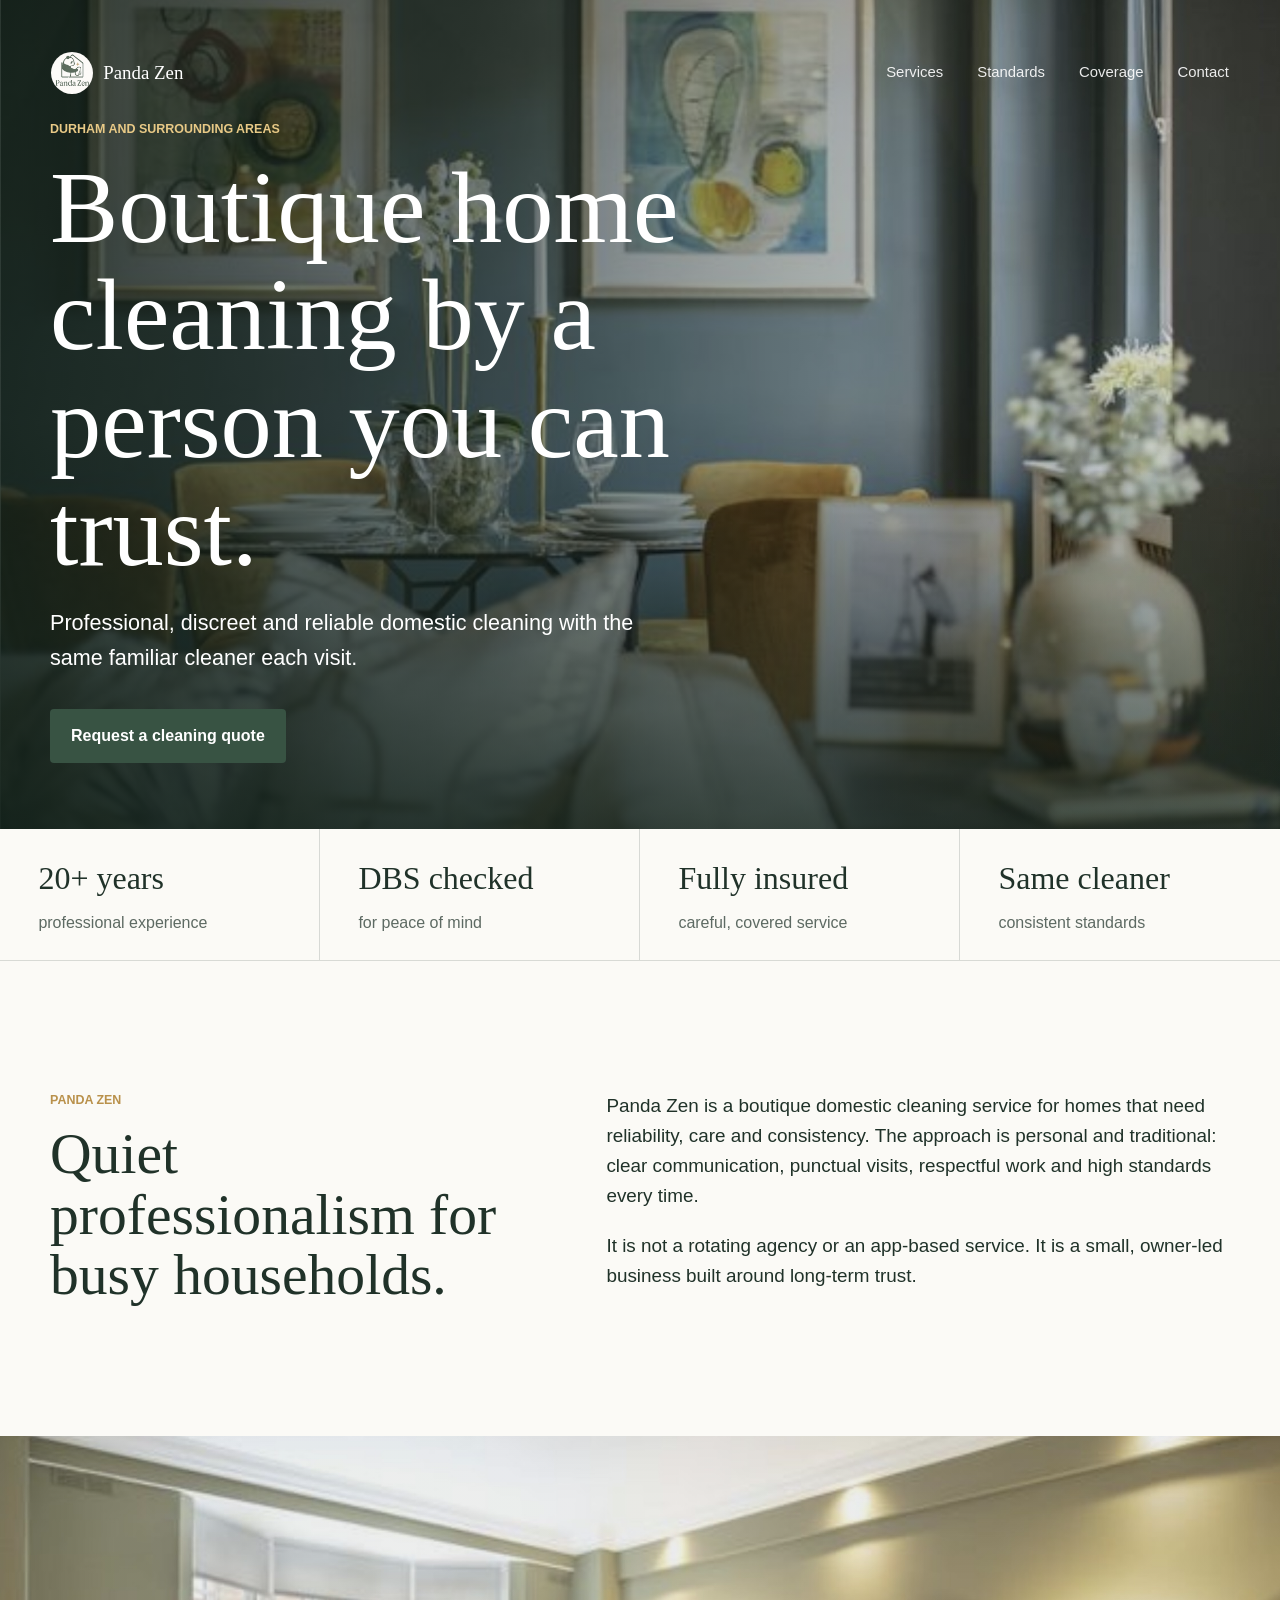
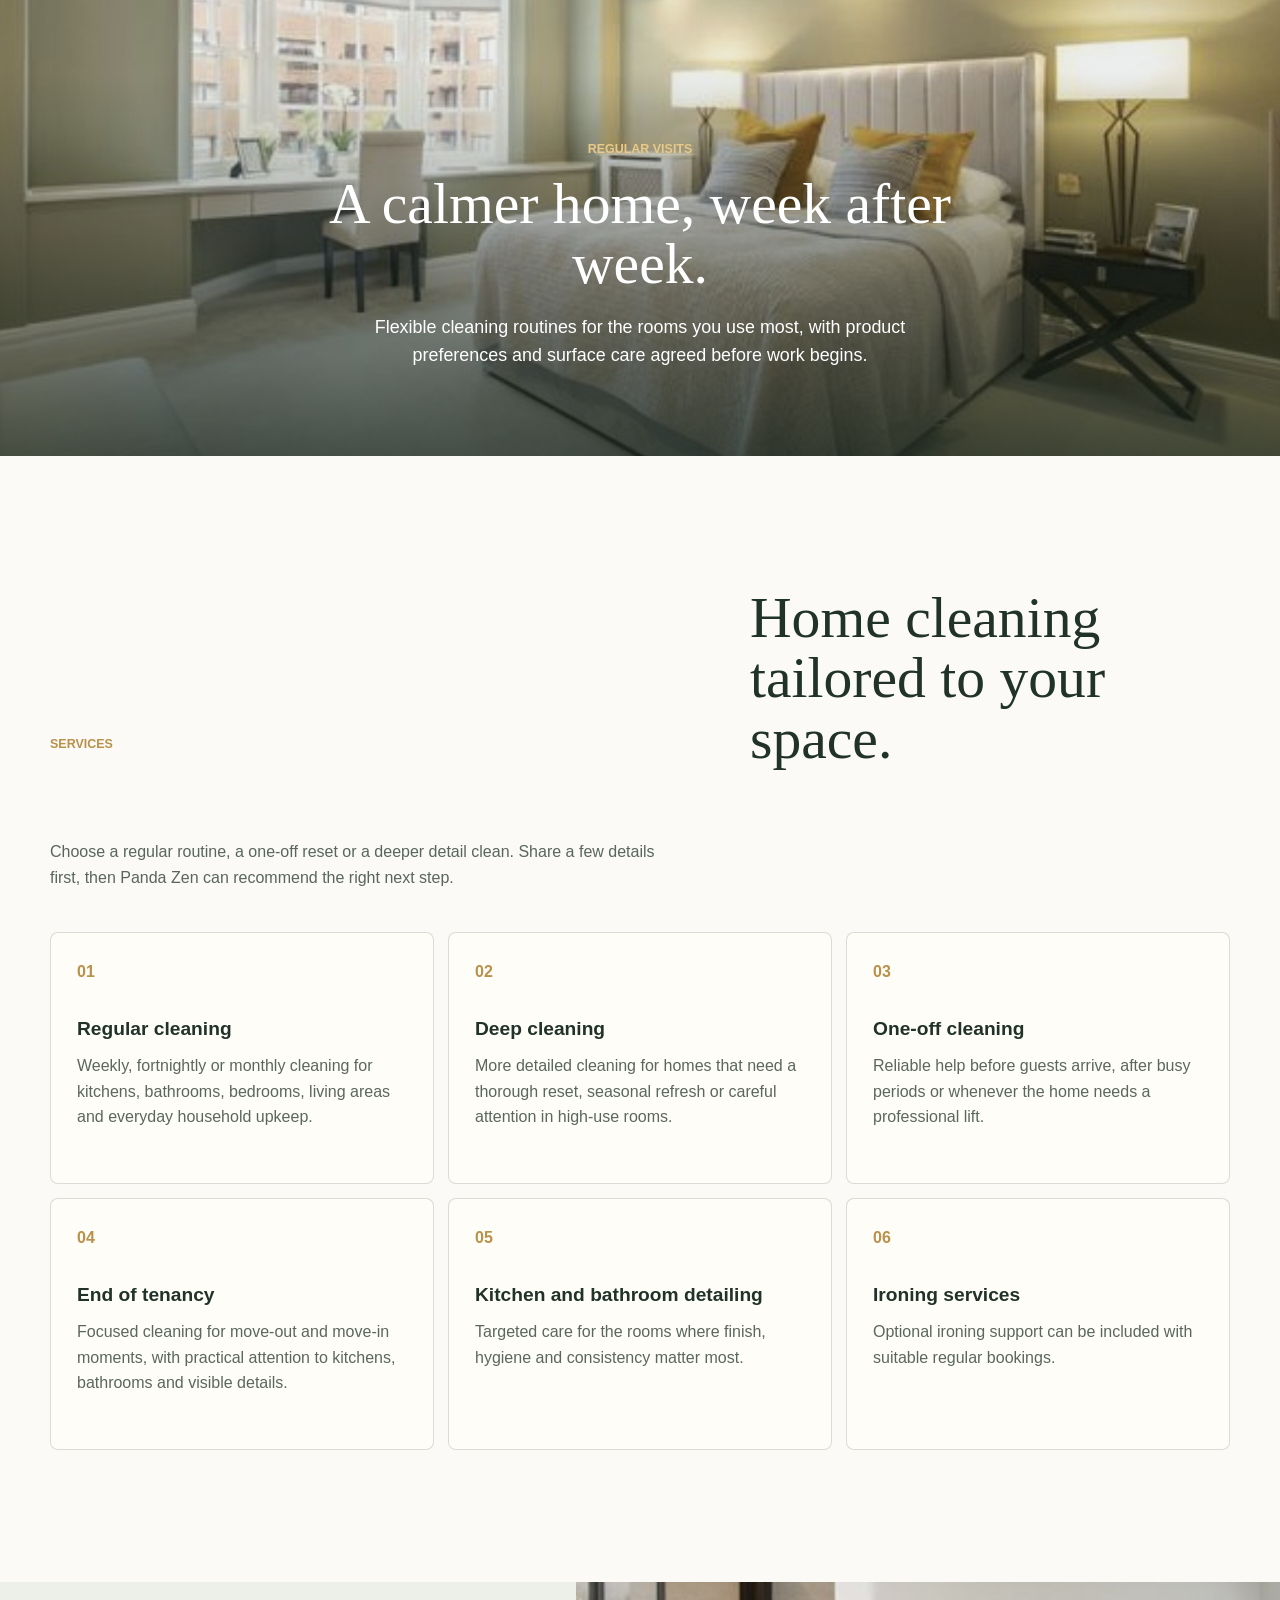
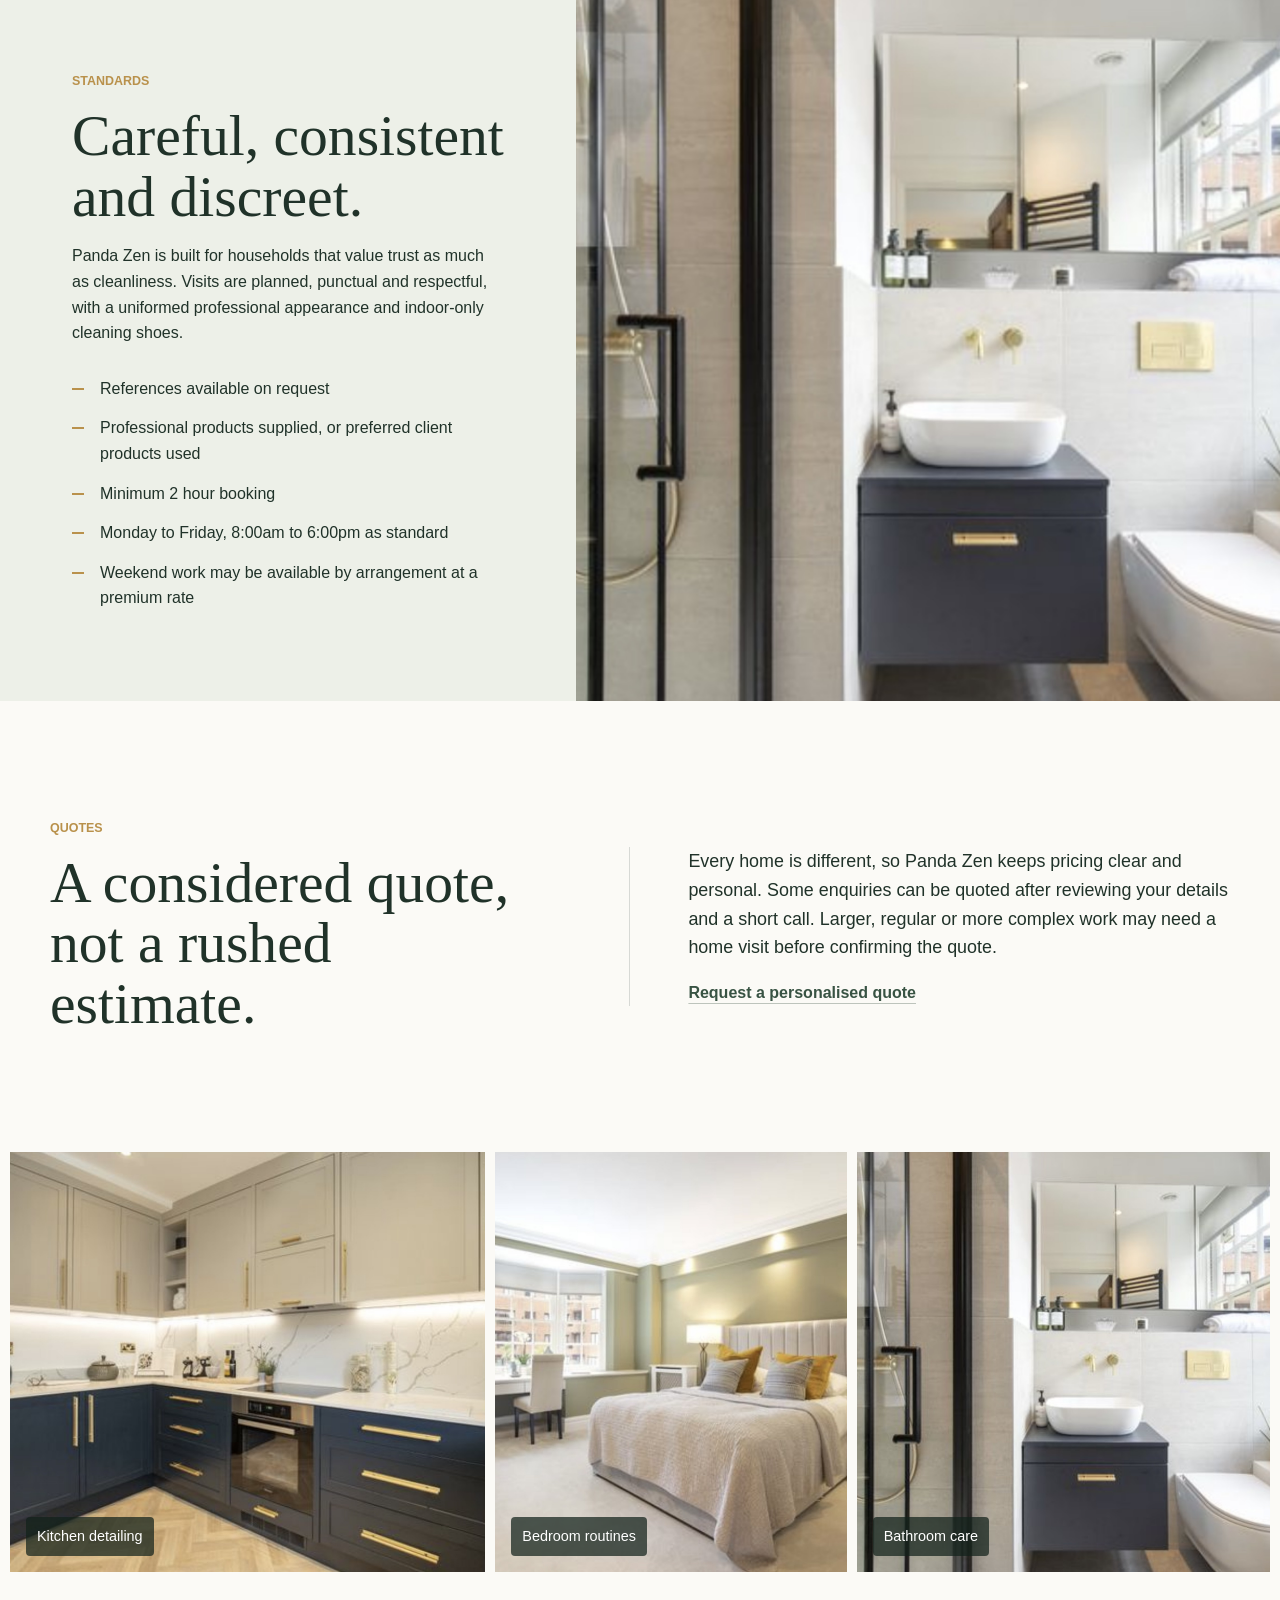
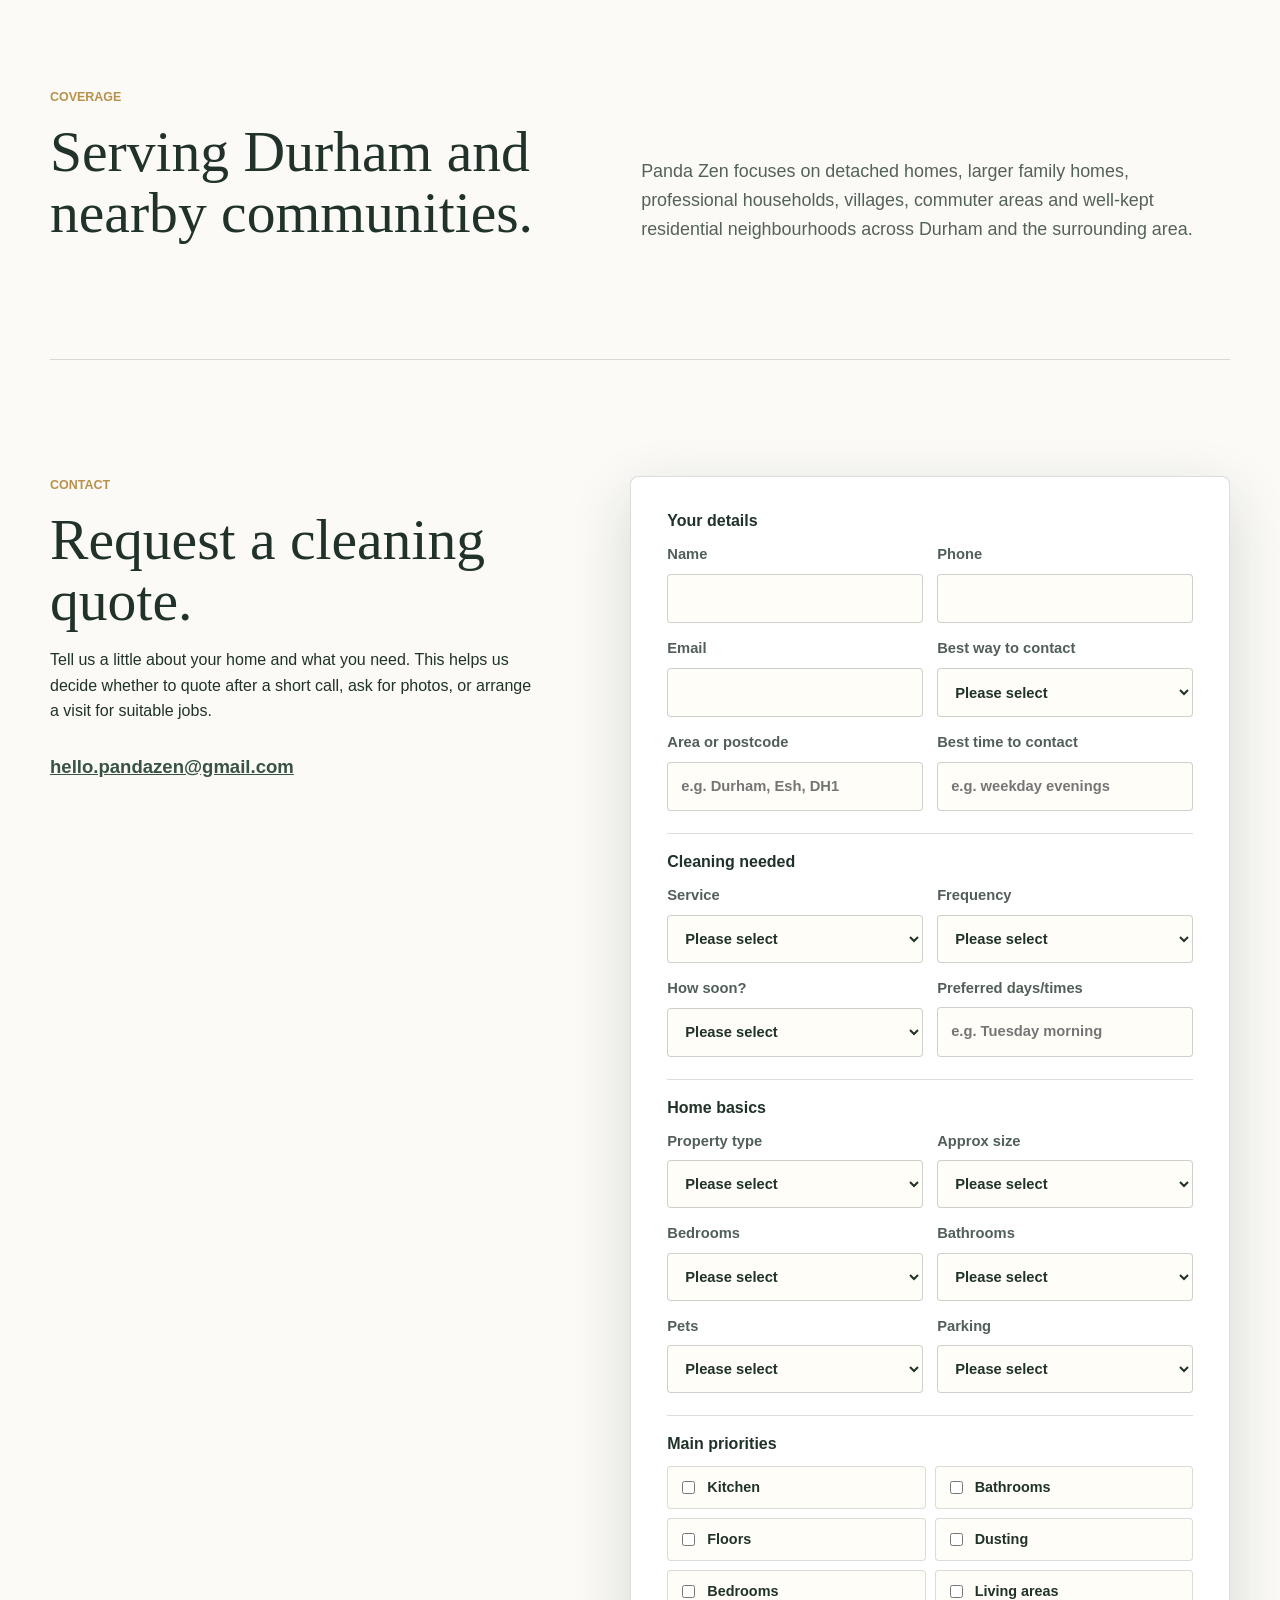
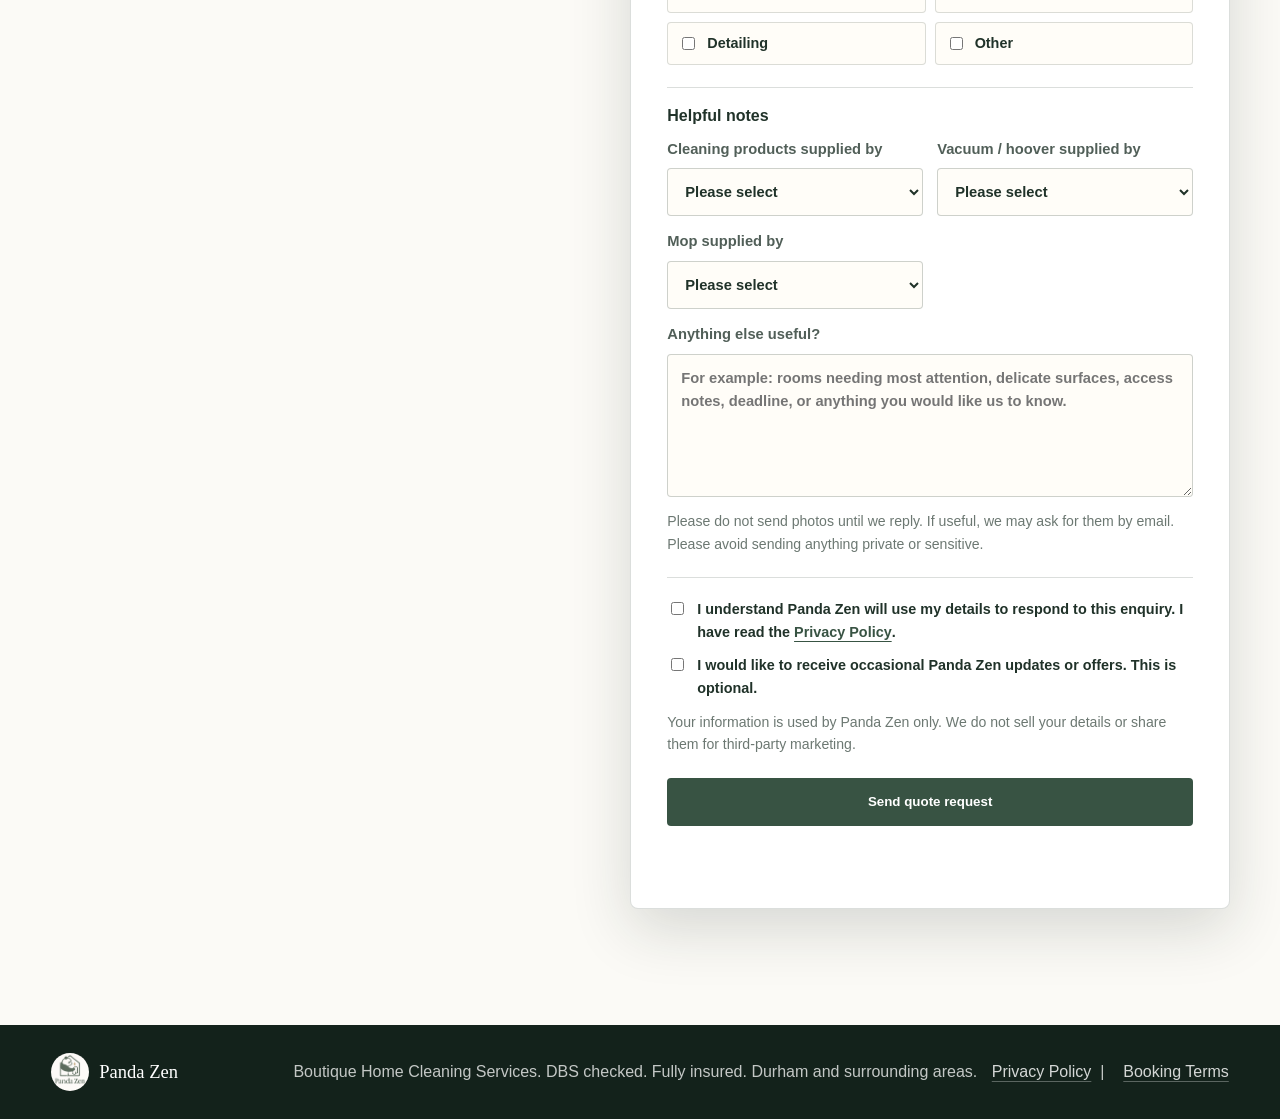
==== index.html @ 42cf095c "Initial Panda Zen public site" ====
<!doctype html>
<html lang="en">
  <head>
    <meta charset="utf-8">
    <meta name="viewport" content="width=device-width, initial-scale=1">
    <meta name="description" content="Panda Zen provides boutique home cleaning services across Durham and surrounding areas. DBS checked, fully insured, experienced and reliable.">
    <title>Panda Zen | Boutique Home Cleaning Services in Durham</title>
    <link rel="preload" as="image" href="assets/living.jpg">
    <link rel="stylesheet" href="styles.css">
  </head>
  <body>
    <header class="site-header" data-header>
      <a class="brand" href="#top" aria-label="Panda Zen home">
        <img src="assets/logo.png" alt="Panda Zen logo">
        <span>Panda Zen</span>
      </a>
      <button class="nav-toggle" type="button" aria-expanded="false" aria-controls="site-nav" data-nav-toggle>
        <span></span>
        <span></span>
        <span></span>
        <span class="sr-only">Menu</span>
      </button>
      <nav class="site-nav" id="site-nav" data-nav>
        <a href="#services">Services</a>
        <a href="#standards">Standards</a>
        <a href="#coverage">Coverage</a>
        <a href="#contact">Contact</a>
      </nav>
    </header>

    <main id="top">
      <section class="hero" aria-labelledby="hero-title">
        <div class="hero-media">
          <img src="assets/living.jpg" alt="Elegant dining and living space prepared for a professional clean">
        </div>
        <div class="hero-shade" aria-hidden="true"></div>
        <div class="hero-content">
          <p class="eyebrow">Durham and surrounding areas</p>
          <h1 id="hero-title">Boutique home cleaning by a person you can trust.</h1>
          <p class="hero-copy">Professional, discreet and reliable domestic cleaning with the same familiar cleaner each visit.</p>
          <div class="hero-actions" aria-label="Contact options">
            <a class="button primary" href="#contact">Request a cleaning quote</a>
          </div>
        </div>
      </section>

      <section class="trust-strip" aria-label="Panda Zen trust signals">
        <div>
          <strong>20+ years</strong>
          <span>professional experience</span>
        </div>
        <div>
          <strong>DBS checked</strong>
          <span>for peace of mind</span>
        </div>
        <div>
          <strong>Fully insured</strong>
          <span>careful, covered service</span>
        </div>
        <div>
          <strong>Same cleaner</strong>
          <span>consistent standards</span>
        </div>
      </section>

      <section class="intro section-grid">
        <div>
          <p class="eyebrow">Panda Zen</p>
          <h2>Quiet professionalism for busy households.</h2>
        </div>
        <div class="flow">
          <p>Panda Zen is a boutique domestic cleaning service for homes that need reliability, care and consistency. The approach is personal and traditional: clear communication, punctual visits, respectful work and high standards every time.</p>
          <p>It is not a rotating agency or an app-based service. It is a small, owner-led business built around long-term trust.</p>
        </div>
      </section>

      <section class="image-band" aria-label="Bedroom cleaning example">
        <img src="assets/bedroom.jpg" alt="Bright bedroom styled after a professional clean">
        <div class="band-panel">
          <p class="eyebrow">Regular visits</p>
          <h2>A calmer home, week after week.</h2>
          <p>Flexible cleaning routines for the rooms you use most, with product preferences and surface care agreed before work begins.</p>
        </div>
      </section>

      <section class="services" id="services" aria-labelledby="services-title">
        <div class="section-head">
          <p class="eyebrow">Services</p>
          <h2 id="services-title">Home cleaning tailored to your space.</h2>
          <p>Choose a regular routine, a one-off reset or a deeper detail clean. Share a few details first, then Panda Zen can recommend the right next step.</p>
        </div>

        <div class="service-grid">
          <article class="service-card">
            <span>01</span>
            <h3>Regular cleaning</h3>
            <p>Weekly, fortnightly or monthly cleaning for kitchens, bathrooms, bedrooms, living areas and everyday household upkeep.</p>
          </article>
          <article class="service-card">
            <span>02</span>
            <h3>Deep cleaning</h3>
            <p>More detailed cleaning for homes that need a thorough reset, seasonal refresh or careful attention in high-use rooms.</p>
          </article>
          <article class="service-card">
            <span>03</span>
            <h3>One-off cleaning</h3>
            <p>Reliable help before guests arrive, after busy periods or whenever the home needs a professional lift.</p>
          </article>
          <article class="service-card">
            <span>04</span>
            <h3>End of tenancy</h3>
            <p>Focused cleaning for move-out and move-in moments, with practical attention to kitchens, bathrooms and visible details.</p>
          </article>
          <article class="service-card">
            <span>05</span>
            <h3>Kitchen and bathroom detailing</h3>
            <p>Targeted care for the rooms where finish, hygiene and consistency matter most.</p>
          </article>
          <article class="service-card">
            <span>06</span>
            <h3>Ironing services</h3>
            <p>Optional ironing support can be included with suitable regular bookings.</p>
          </article>
        </div>
      </section>

      <section class="standards" id="standards">
        <div class="standards-copy">
          <p class="eyebrow">Standards</p>
          <h2>Careful, consistent and discreet.</h2>
          <p>Panda Zen is built for households that value trust as much as cleanliness. Visits are planned, punctual and respectful, with a uniformed professional appearance and indoor-only cleaning shoes.</p>
          <ul class="check-list">
            <li>References available on request</li>
            <li>Professional products supplied, or preferred client products used</li>
            <li>Minimum 2 hour booking</li>
            <li>Monday to Friday, 8:00am to 6:00pm as standard</li>
            <li>Weekend work may be available by arrangement at a premium rate</li>
          </ul>
        </div>
        <div class="standards-photo">
          <img src="assets/bathroom.jpg" alt="Freshly cleaned modern bathroom with bright natural light">
        </div>
      </section>

      <section class="pricing" aria-labelledby="pricing-title">
        <div>
          <p class="eyebrow">Quotes</p>
          <h2 id="pricing-title">A considered quote, not a rushed estimate.</h2>
        </div>
        <div class="quote-box">
          <p>Every home is different, so Panda Zen keeps pricing clear and personal. Some enquiries can be quoted after reviewing your details and a short call. Larger, regular or more complex work may need a home visit before confirming the quote.</p>
          <a class="text-link" href="#contact">Request a personalised quote</a>
        </div>
      </section>

      <section class="gallery" aria-label="Panda Zen room gallery">
        <figure>
          <img src="assets/kitchen.jpg" alt="Premium kitchen with navy cabinets and marble worktops">
          <figcaption>Kitchen detailing</figcaption>
        </figure>
        <figure>
          <img src="assets/bedroom.jpg" alt="Bright bedroom with neutral bedding and warm lighting">
          <figcaption>Bedroom routines</figcaption>
        </figure>
        <figure>
          <img src="assets/bathroom.jpg" alt="Modern bathroom with shower, vanity and plants">
          <figcaption>Bathroom care</figcaption>
        </figure>
      </section>

      <section class="coverage" id="coverage">
        <div>
          <p class="eyebrow">Coverage</p>
          <h2>Serving Durham and nearby communities.</h2>
        </div>
        <p>Panda Zen focuses on detached homes, larger family homes, professional households, villages, commuter areas and well-kept residential neighbourhoods across Durham and the surrounding area.</p>
      </section>

      <section class="contact" id="contact" aria-labelledby="contact-title">
        <div class="contact-copy">
          <p class="eyebrow">Contact</p>
          <h2 id="contact-title">Request a cleaning quote.</h2>
          <p>Tell us a little about your home and what you need. This helps us decide whether to quote after a short call, ask for photos, or arrange a visit for suitable jobs.</p>
          <div class="contact-lines">
            <a href="mailto:hello.pandazen@gmail.com">hello.pandazen@gmail.com</a>
          </div>
        </div>

        <form class="contact-form" data-contact-form>
          <label class="hp-field" aria-hidden="true">
            Website
            <input name="website" tabindex="-1" autocomplete="off">
          </label>
          <div class="form-section">
            <h3>Your details</h3>
            <div class="form-grid">
              <label>
                Name
                <input name="name" autocomplete="name" required>
              </label>
              <label>
                Phone
                <input name="phone" autocomplete="tel" required>
              </label>
              <label>
                Email
                <input name="email" type="email" autocomplete="email" required>
              </label>
              <label>
                Best way to contact
                <select name="contactMethod">
                  <option value="">Please select</option>
                  <option>Phone</option>
                  <option>Text message</option>
                  <option>Email</option>
                </select>
              </label>
              <label>
                Area or postcode
                <input name="area" autocomplete="postal-code" placeholder="e.g. Durham, Esh, DH1" required>
              </label>
              <label>
                Best time to contact
                <input name="contactTime" placeholder="e.g. weekday evenings">
              </label>
            </div>
          </div>

          <div class="form-section">
            <h3>Cleaning needed</h3>
            <div class="form-grid">
              <label>
                Service
                <select name="service" required>
                  <option value="">Please select</option>
                  <option>Regular cleaning</option>
                  <option>Deep cleaning</option>
                  <option>One-off cleaning</option>
                  <option>End of tenancy cleaning</option>
                  <option>Kitchen and bathroom detailing</option>
                  <option>Ironing services</option>
                  <option>Not sure yet</option>
                </select>
              </label>
              <label>
                Frequency
                <select name="frequency">
                  <option value="">Please select</option>
                  <option>Weekly</option>
                  <option>Fortnightly</option>
                  <option>Monthly</option>
                  <option>One-off</option>
                  <option>Not sure yet</option>
                </select>
              </label>
              <label>
                How soon?
                <select name="urgency">
                  <option value="">Please select</option>
                  <option>Flexible</option>
                  <option>This month</option>
                  <option>As soon as possible</option>
                  <option>Specific date needed</option>
                </select>
              </label>
              <label>
                Preferred days/times
                <input name="preferredTimes" placeholder="e.g. Tuesday morning">
              </label>
            </div>
          </div>

          <div class="form-section">
            <h3>Home basics</h3>
            <div class="form-grid">
              <label>
                Property type
                <select name="propertyType">
                  <option value="">Please select</option>
                  <option>House</option>
                  <option>Flat or apartment</option>
                  <option>Bungalow</option>
                  <option>Townhouse</option>
                  <option>Other</option>
                </select>
              </label>
              <label>
                Approx size
                <select name="propertySize">
                  <option value="">Please select</option>
                  <option>Small</option>
                  <option>Medium</option>
                  <option>Large</option>
                  <option>Not sure</option>
                </select>
              </label>
              <label>
                Bedrooms
                <select name="bedrooms">
                  <option value="">Please select</option>
                  <option>0</option>
                  <option>1</option>
                  <option>2</option>
                  <option>3</option>
                  <option>4</option>
                  <option>5+</option>
                </select>
              </label>
              <label>
                Bathrooms
                <select name="bathrooms">
                  <option value="">Please select</option>
                  <option>1</option>
                  <option>2</option>
                  <option>3</option>
                  <option>4+</option>
                </select>
              </label>
              <label>
                Pets
                <select name="pets">
                  <option value="">Please select</option>
                  <option>No pets</option>
                  <option>Dog</option>
                  <option>Cat</option>
                  <option>Multiple pets</option>
                  <option>Other</option>
                </select>
              </label>
              <label>
                Parking
                <select name="parking">
                  <option value="">Please select</option>
                  <option>Driveway or easy parking</option>
                  <option>Street parking</option>
                  <option>Permit or paid parking</option>
                  <option>Not sure</option>
                </select>
              </label>
            </div>
          </div>

          <div class="form-section">
            <h3>Main priorities</h3>
            <div class="checkbox-grid">
              <label><input type="checkbox" name="priorities" value="Kitchen"> Kitchen</label>
              <label><input type="checkbox" name="priorities" value="Bathrooms"> Bathrooms</label>
              <label><input type="checkbox" name="priorities" value="Floors"> Floors</label>
              <label><input type="checkbox" name="priorities" value="Dusting"> Dusting</label>
              <label><input type="checkbox" name="priorities" value="Bedrooms"> Bedrooms</label>
              <label><input type="checkbox" name="priorities" value="Living areas"> Living areas</label>
              <label><input type="checkbox" name="priorities" value="Detailing"> Detailing</label>
              <label><input type="checkbox" name="priorities" value="Other"> Other</label>
            </div>
          </div>

          <div class="form-section">
            <h3>Helpful notes</h3>
            <div class="form-grid">
              <label>
                Cleaning products supplied by
                <select name="products">
                  <option value="">Please select</option>
                  <option>Panda Zen provides</option>
                  <option>Customer provides</option>
                  <option>Eco products preferred</option>
                  <option>Unsure</option>
                </select>
              </label>
              <label>
                Vacuum / hoover supplied by
                <select name="vacuum">
                  <option value="">Please select</option>
                  <option>Panda Zen provides</option>
                  <option>Customer provides</option>
                  <option>Unsure</option>
                </select>
              </label>
              <label>
                Mop supplied by
                <select name="mop">
                  <option value="">Please select</option>
                  <option>Panda Zen provides</option>
                  <option>Customer provides</option>
                  <option>Unsure</option>
                </select>
              </label>
              <label class="full">
                Anything else useful?
                <textarea name="message" rows="5" placeholder="For example: rooms needing most attention, delicate surfaces, access notes, deadline, or anything you would like us to know."></textarea>
              </label>
            </div>
            <p class="form-note">Please do not send photos until we reply. If useful, we may ask for them by email. Please avoid sending anything private or sensitive.</p>
          </div>

          <div class="form-section legal-consent">
            <label>
              <input type="checkbox" name="privacyAcknowledgement" required>
              <span>I understand Panda Zen will use my details to respond to this enquiry. I have read the <a href="privacy-policy.html" target="_blank" rel="noopener">Privacy Policy</a>.</span>
            </label>
            <label>
              <input type="checkbox" name="marketingConsent">
              <span>I would like to receive occasional Panda Zen updates or offers. This is optional.</span>
            </label>
            <p class="form-note">Your information is used by Panda Zen only. We do not sell your details or share them for third-party marketing.</p>
          </div>

          <button class="button primary" type="submit">Send quote request</button>
          <p class="form-submit-status" data-form-submit-status aria-live="polite"></p>
        </form>
      </section>
    </main>

    <footer class="site-footer">
      <div>
        <img src="assets/logo.png" alt="">
        <span>Panda Zen</span>
      </div>
      <p>Boutique Home Cleaning Services. DBS checked. Fully insured. Durham and surrounding areas. <a href="privacy-policy.html">Privacy Policy</a> &nbsp;|&nbsp; <a href="terms.html">Booking Terms</a></p>
    </footer>

    <script src="script.js"></script>
  </body>
</html>
---- styles.css ----
:root {
  --ink: #203229;
  --forest: #385343;
  --deep: #13221b;
  --sage: #9aaa86;
  --mist: #edf0e8;
  --paper: #fbfaf6;
  --gold: #b9914b;
  --clay: #a86f53;
  --line: rgba(32, 50, 41, 0.16);
  --shadow: 0 20px 60px rgba(24, 36, 31, 0.16);
  --max: 1180px;
  --dev-bar-height: 38px;
}

* {
  box-sizing: border-box;
}

html {
  scroll-behavior: smooth;
}

body {
  margin: 0;
  font-family: "Segoe UI", Arial, sans-serif;
  color: var(--ink);
  background: var(--paper);
  line-height: 1.6;
}



img {
  display: block;
  max-width: 100%;
}

a {
  color: inherit;
}

.sr-only {
  position: absolute;
  width: 1px;
  height: 1px;
  padding: 0;
  margin: -1px;
  overflow: hidden;
  clip: rect(0, 0, 0, 0);
  white-space: nowrap;
  border: 0;
}

.site-header {
  position: fixed;
  inset: var(--dev-bar-height) 0 auto;
  z-index: 20;
  display: flex;
  align-items: center;
  justify-content: space-between;
  gap: 24px;
  padding: 14px clamp(18px, 4vw, 56px);
  color: white;
  transition: background 180ms ease, box-shadow 180ms ease, color 180ms ease;
}

.site-header.is-scrolled,
.site-header.is-open {
  color: var(--ink);
  background: rgba(251, 250, 246, 0.94);
  box-shadow: 0 10px 30px rgba(30, 46, 38, 0.08);
  backdrop-filter: blur(14px);
}

.brand {
  display: inline-flex;
  align-items: center;
  gap: 10px;
  font-family: Georgia, "Times New Roman", serif;
  font-size: 1.18rem;
  text-decoration: none;
  white-space: nowrap;
}

.brand img {
  width: 42px;
  height: 42px;
  border-radius: 50%;
  object-fit: cover;
  background: var(--paper);
}

.site-nav {
  display: flex;
  align-items: center;
  gap: clamp(18px, 3vw, 34px);
  font-size: 0.93rem;
}

.site-nav a {
  text-decoration: none;
  opacity: 0.9;
}

.site-nav a:hover {
  opacity: 1;
}

.nav-toggle {
  display: none;
}

.hero {
  position: relative;
  min-height: 86svh;
  display: grid;
  align-items: end;
  overflow: hidden;
  color: white;
}

.hero-media,
.hero-media img,
.hero-shade {
  position: absolute;
  inset: 0;
}

.hero-media img {
  width: 100%;
  height: 100%;
  object-fit: cover;
}

.hero-shade {
  background:
    linear-gradient(90deg, rgba(19, 34, 27, 0.82) 0%, rgba(19, 34, 27, 0.52) 42%, rgba(19, 34, 27, 0.12) 100%),
    linear-gradient(0deg, rgba(19, 34, 27, 0.74) 0%, rgba(19, 34, 27, 0) 46%);
}

.hero-content {
  position: relative;
  width: min(var(--max), calc(100% - 36px));
  margin: 0 auto;
  padding: 120px 0 66px;
}

.eyebrow {
  margin: 0 0 14px;
  color: var(--gold);
  font-size: 0.78rem;
  font-weight: 700;
  letter-spacing: 0;
  text-transform: uppercase;
}

.hero .eyebrow {
  color: #e8c986;
}

h1,
h2,
h3,
p {
  overflow-wrap: anywhere;
}

h1,
h2,
h3 {
  margin: 0;
  line-height: 1.05;
}

h1,
h2 {
  font-family: Georgia, "Times New Roman", serif;
  font-weight: 500;
}

h1 {
  max-width: 790px;
  font-size: clamp(3rem, 8vw, 6.6rem);
}

h2 {
  font-size: clamp(2rem, 4.5vw, 4rem);
}

h3 {
  font-size: 1.2rem;
}

.hero-copy {
  max-width: 640px;
  margin: 22px 0 0;
  font-size: clamp(1.1rem, 2vw, 1.35rem);
}

.hero-actions {
  display: flex;
  flex-wrap: wrap;
  gap: 14px;
  margin-top: 34px;
}

.button {
  display: inline-flex;
  align-items: center;
  justify-content: center;
  min-height: 48px;
  padding: 13px 20px;
  border: 1px solid transparent;
  border-radius: 4px;
  font-weight: 700;
  text-decoration: none;
  cursor: pointer;
}

.button.primary {
  color: white;
  background: var(--forest);
}

.button.secondary {
  color: white;
  border-color: rgba(255, 255, 255, 0.72);
  background: rgba(255, 255, 255, 0.08);
}

.button:hover,
.text-link:hover {
  filter: brightness(1.04);
}

.trust-strip {
  display: grid;
  grid-template-columns: repeat(4, 1fr);
  border-bottom: 1px solid var(--line);
  background: var(--paper);
}

.trust-strip div {
  min-height: 112px;
  padding: 24px clamp(18px, 3vw, 42px);
  border-right: 1px solid var(--line);
}

.trust-strip div:last-child {
  border-right: 0;
}

.trust-strip strong,
.trust-strip span {
  display: block;
}

.trust-strip strong {
  font-family: Georgia, "Times New Roman", serif;
  font-size: clamp(1.35rem, 2.5vw, 2rem);
  font-weight: 500;
}

.trust-strip span {
  margin-top: 6px;
  color: rgba(32, 50, 41, 0.72);
}

.section-grid,
.services,
.pricing,
.coverage,
.contact {
  width: min(var(--max), calc(100% - 36px));
  margin: 0 auto;
}

.intro {
  display: grid;
  grid-template-columns: 0.86fr 1.14fr;
  gap: clamp(34px, 7vw, 86px);
  padding: clamp(70px, 12vw, 130px) 0;
}

.flow p {
  margin: 0;
  font-size: clamp(1.04rem, 1.5vw, 1.18rem);
}

.flow p + p {
  margin-top: 20px;
}

.image-band {
  position: relative;
  min-height: 620px;
  display: grid;
  align-items: end;
  overflow: hidden;
  color: white;
  background: var(--deep);
}

.image-band > img {
  position: absolute;
  inset: 0;
  width: 100%;
  height: 100%;
  object-fit: cover;
}

.image-band::after {
  content: "";
  position: absolute;
  inset: 0;
  background: linear-gradient(0deg, rgba(19, 34, 27, 0.75), rgba(19, 34, 27, 0.08) 62%);
}

.band-panel {
  position: relative;
  z-index: 1;
  width: min(720px, calc(100% - 36px));
  margin: 0 auto;
  padding: 0 0 clamp(52px, 8vw, 86px);
  text-align: center;
}

.band-panel .eyebrow {
  color: #e8c986;
}

.band-panel p:last-child {
  margin: 18px auto 0;
  max-width: 620px;
  font-size: 1.12rem;
}

.services {
  padding: clamp(70px, 12vw, 132px) 0;
}

.section-head {
  display: grid;
  grid-template-columns: 1fr minmax(280px, 480px);
  gap: clamp(28px, 6vw, 70px);
  align-items: end;
  margin-bottom: 42px;
}

.section-head p:last-child {
  margin: 0;
  color: rgba(32, 50, 41, 0.74);
}

.service-grid {
  display: grid;
  grid-template-columns: repeat(3, 1fr);
  gap: 14px;
}

.service-card {
  min-height: 252px;
  padding: 26px;
  border: 1px solid var(--line);
  border-radius: 8px;
  background: #fffdf8;
}

.service-card span {
  display: inline-block;
  margin-bottom: 34px;
  color: var(--gold);
  font-weight: 800;
}

.service-card p {
  margin: 14px 0 0;
  color: rgba(32, 50, 41, 0.74);
}

.standards {
  display: grid;
  grid-template-columns: minmax(0, 0.9fr) minmax(0, 1.1fr);
  align-items: stretch;
  background: var(--mist);
}

.standards-copy {
  padding: clamp(48px, 8vw, 90px) clamp(24px, 6vw, 72px);
}

.standards-copy p {
  max-width: 620px;
}

.standards-photo {
  min-height: 580px;
}

.standards-photo img {
  width: 100%;
  height: 100%;
  object-fit: cover;
}

.check-list {
  display: grid;
  gap: 14px;
  padding: 0;
  margin: 30px 0 0;
  list-style: none;
}

.check-list li {
  position: relative;
  padding-left: 28px;
}

.check-list li::before {
  content: "";
  position: absolute;
  left: 0;
  top: 0.75em;
  width: 12px;
  height: 2px;
  background: var(--gold);
}

.pricing {
  display: grid;
  grid-template-columns: 0.9fr 1.1fr;
  gap: clamp(28px, 7vw, 88px);
  align-items: center;
  padding: clamp(68px, 10vw, 118px) 0;
}

.quote-box {
  padding-left: clamp(24px, 5vw, 58px);
  border-left: 1px solid var(--line);
}

.quote-box p {
  margin: 0 0 18px;
  font-size: 1.12rem;
}

.text-link {
  color: var(--forest);
  font-weight: 800;
  text-decoration-color: rgba(56, 83, 67, 0.32);
  text-underline-offset: 5px;
}

.gallery {
  display: grid;
  grid-template-columns: 1.15fr 0.85fr 1fr;
  gap: 10px;
  width: min(1440px, calc(100% - 20px));
  margin: 0 auto;
}

.gallery figure {
  position: relative;
  min-height: 420px;
  margin: 0;
  overflow: hidden;
  background: var(--mist);
}

.gallery img {
  width: 100%;
  height: 100%;
  object-fit: cover;
}

.gallery figcaption {
  position: absolute;
  left: 16px;
  bottom: 16px;
  padding: 8px 11px;
  border-radius: 4px;
  color: white;
  background: rgba(19, 34, 27, 0.72);
  font-size: 0.9rem;
}

.coverage {
  display: grid;
  grid-template-columns: 0.92fr 1.08fr;
  gap: clamp(30px, 7vw, 90px);
  padding: clamp(68px, 10vw, 116px) 0;
  border-bottom: 1px solid var(--line);
}

.coverage p:last-child {
  align-self: end;
  margin: 0;
  color: rgba(32, 50, 41, 0.76);
  font-size: 1.12rem;
}

.contact {
  display: grid;
  grid-template-columns: 0.9fr 1.1fr;
  gap: clamp(30px, 7vw, 90px);
  padding: clamp(68px, 10vw, 116px) 0;
}

.contact-copy p {
  max-width: 520px;
}

.contact-lines {
  display: grid;
  gap: 10px;
  margin-top: 28px;
  font-size: 1.16rem;
  font-weight: 800;
}

.contact-lines a {
  color: var(--forest);
}

.contact-form {
  display: grid;
  gap: 22px;
  padding: clamp(22px, 4vw, 36px);
  border: 1px solid var(--line);
  border-radius: 8px;
  background: white;
  box-shadow: var(--shadow);
}

.hp-field {
  position: absolute;
  left: -10000px;
  width: 1px;
  height: 1px;
  overflow: hidden;
}

.form-section {
  display: grid;
  gap: 13px;
}

.form-section + .form-section {
  padding-top: 20px;
  border-top: 1px solid var(--line);
}

.form-section h3 {
  font-size: 1rem;
}

.form-grid {
  display: grid;
  grid-template-columns: repeat(2, minmax(0, 1fr));
  gap: 14px;
}

.full {
  grid-column: 1 / -1;
}

.checkbox-grid {
  display: grid;
  grid-template-columns: repeat(2, minmax(0, 1fr));
  gap: 9px;
}

.checkbox-grid label {
  min-height: 42px;
  display: flex;
  align-items: center;
  gap: 9px;
  padding: 9px 10px;
  border: 1px solid rgba(32, 50, 41, 0.16);
  border-radius: 4px;
  color: var(--ink);
  background: #fffdf8;
  font-size: 0.9rem;
}

.checkbox-grid input {
  width: auto;
  min-height: auto;
  accent-color: var(--forest);
}

.legal-consent {
  gap: 10px;
}

.legal-consent label {
  display: grid;
  grid-template-columns: 20px 1fr;
  gap: 10px;
  align-items: start;
  color: var(--ink);
  font-size: 0.9rem;
  font-weight: 600;
}

.legal-consent input {
  width: auto;
  min-height: auto;
  margin-top: 4px;
  accent-color: var(--forest);
}

.legal-consent a {
  color: var(--forest);
  font-weight: 800;
  text-underline-offset: 4px;
}

.form-note {
  margin: 0;
  color: rgba(32, 50, 41, 0.66);
  font-size: 0.88rem;
}

.form-submit-status {
  min-height: 24px;
  margin: 0;
  color: var(--forest);
  font-weight: 800;
}

.form-submit-status.error {
  color: #8b4e45;
}

.field-error-label {
  color: #8b4e45;
}

.field-error-control {
  border-color: #8b4e45;
  background: #fff8f4;
}

.field-error-message {
  color: #8b4e45;
  font-size: 0.82rem;
  font-weight: 800;
}

label {
  display: grid;
  gap: 7px;
  color: rgba(32, 50, 41, 0.78);
  font-size: 0.92rem;
  font-weight: 700;
}

input,
select,
textarea {
  width: 100%;
  min-height: 48px;
  padding: 12px 13px;
  border: 1px solid rgba(32, 50, 41, 0.22);
  border-radius: 4px;
  color: var(--ink);
  background: #fffdf8;
  font: inherit;
}

textarea {
  resize: vertical;
}

input:focus,
select:focus,
textarea:focus {
  outline: 3px solid rgba(185, 145, 75, 0.24);
  border-color: var(--gold);
}

.site-footer {
  display: flex;
  align-items: center;
  justify-content: space-between;
  gap: 20px;
  padding: 28px clamp(18px, 4vw, 56px);
  color: white;
  background: var(--deep);
}

.site-footer div {
  display: inline-flex;
  align-items: center;
  gap: 10px;
  font-family: Georgia, "Times New Roman", serif;
  font-size: 1.16rem;
  white-space: nowrap;
}

.site-footer img {
  width: 38px;
  height: 38px;
  border-radius: 50%;
  object-fit: cover;
}

.site-footer p {
  margin: 0;
  color: rgba(255, 255, 255, 0.75);
  text-align: right;
}

.site-footer p a {
  margin-left: 10px;
  color: rgba(255, 255, 255, 0.82);
  text-decoration-color: rgba(255, 255, 255, 0.3);
  text-underline-offset: 4px;
}

.site-footer p a:hover {
  color: white;
}

.legal-page {
  background: var(--paper);
}

.legal-header {
  display: flex;
  align-items: center;
  justify-content: space-between;
  gap: 18px;
  padding: 18px clamp(18px, 4vw, 56px);
  border-bottom: 1px solid var(--line);
  background: white;
}

.legal-header .button.secondary {
  color: var(--forest);
  border-color: var(--line);
  background: transparent;
}

.legal-main {
  width: min(880px, calc(100% - 36px));
  margin: 0 auto;
  padding: clamp(48px, 8vw, 86px) 0;
}

.legal-main h1 {
  max-width: none;
  margin-bottom: 12px;
  color: var(--ink);
  font-size: clamp(2.4rem, 6vw, 4.8rem);
}

.legal-updated {
  margin-bottom: 34px;
  color: rgba(32, 50, 41, 0.66);
}

.legal-main section {
  padding: 24px 0;
  border-top: 1px solid var(--line);
}

.legal-main h2 {
  margin-bottom: 10px;
  font-size: clamp(1.45rem, 3vw, 2rem);
}

.legal-main p {
  margin: 0;
  color: rgba(32, 50, 41, 0.78);
}

.legal-main a {
  color: var(--forest);
  font-weight: 800;
  text-underline-offset: 4px;
}

@media (max-width: 900px) {
  .nav-toggle {
    display: inline-grid;
    gap: 5px;
    width: 44px;
    height: 44px;
    place-content: center;
    border: 1px solid currentColor;
    border-radius: 4px;
    color: inherit;
    background: transparent;
  }

  .nav-toggle span:not(.sr-only) {
    width: 20px;
    height: 2px;
    background: currentColor;
  }

  .site-nav {
    position: absolute;
    top: 100%;
    left: 18px;
    right: 18px;
    display: none;
    padding: 18px;
    border: 1px solid var(--line);
    border-radius: 8px;
    color: var(--ink);
    background: var(--paper);
    box-shadow: var(--shadow);
  }

  .site-nav.is-open {
    display: grid;
    gap: 14px;
  }

  .trust-strip,
  .intro,
  .section-head,
  .standards,
  .pricing,
  .coverage,
  .contact {
    grid-template-columns: 1fr;
  }

  .trust-strip {
    grid-template-columns: repeat(2, 1fr);
  }

  .trust-strip div:nth-child(2) {
    border-right: 0;
  }

  .service-grid {
    grid-template-columns: repeat(2, 1fr);
  }

  .standards-photo {
    min-height: 420px;
  }

  .quote-box {
    padding-left: 0;
    border-left: 0;
  }

  .gallery {
    grid-template-columns: 1fr;
  }

  .gallery figure {
    min-height: 360px;
  }

  .site-footer {
    align-items: flex-start;
    flex-direction: column;
  }

  .site-footer p {
    text-align: left;
  }
}

@media (max-width: 620px) {
  .site-header {
    padding: 12px 16px;
  }

  .brand span {
    display: none;
  }

  .hero {
    min-height: 84svh;
  }

  .hero-content {
    width: calc(100% - 32px);
    padding-bottom: 44px;
  }

  h1 {
    font-size: clamp(2.55rem, 15vw, 4.4rem);
  }

  .hero-actions,
  .button {
    width: 100%;
  }

  .trust-strip,
  .service-grid {
    grid-template-columns: 1fr;
  }

  .trust-strip div {
    border-right: 0;
  }

  .image-band {
    min-height: 530px;
  }

  .service-card {
    min-height: auto;
  }

  .contact-form {
    padding: 20px;
  }

  .form-grid,
  .checkbox-grid {
    grid-template-columns: 1fr;
  }
}
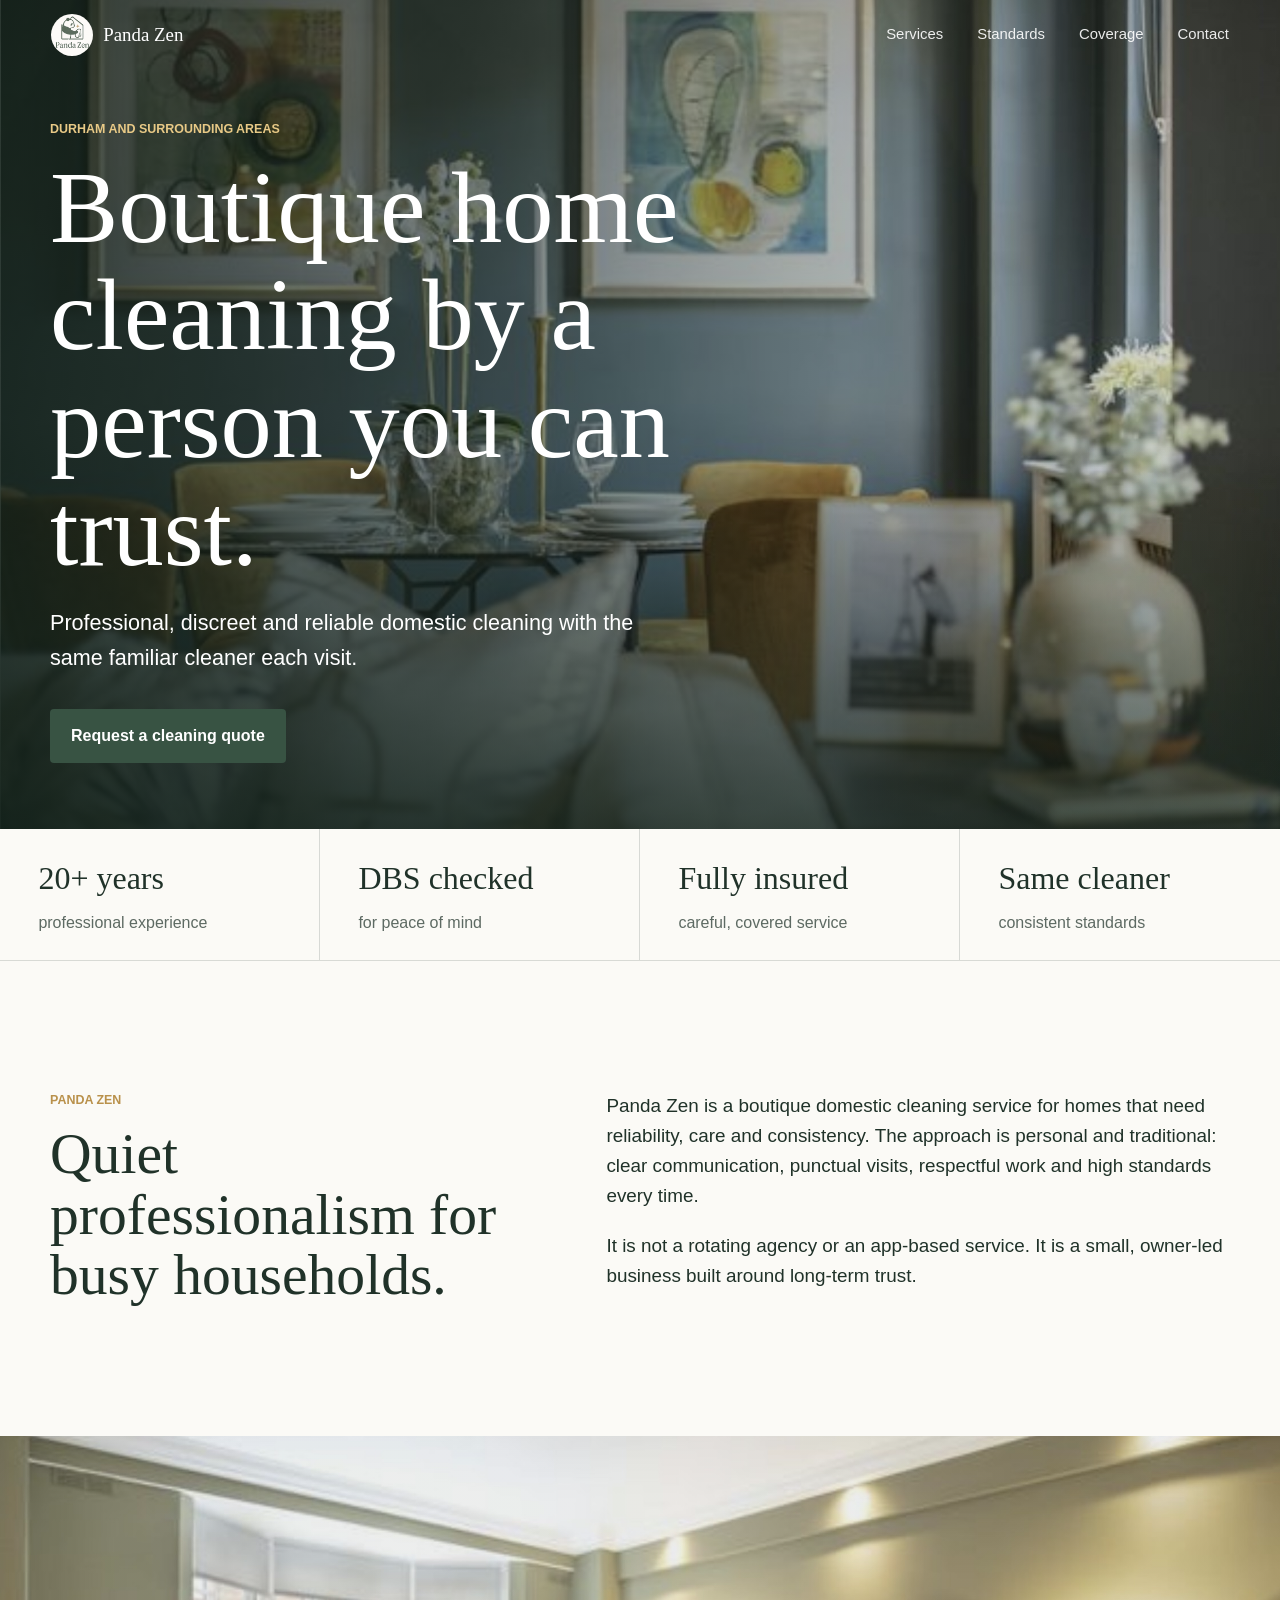
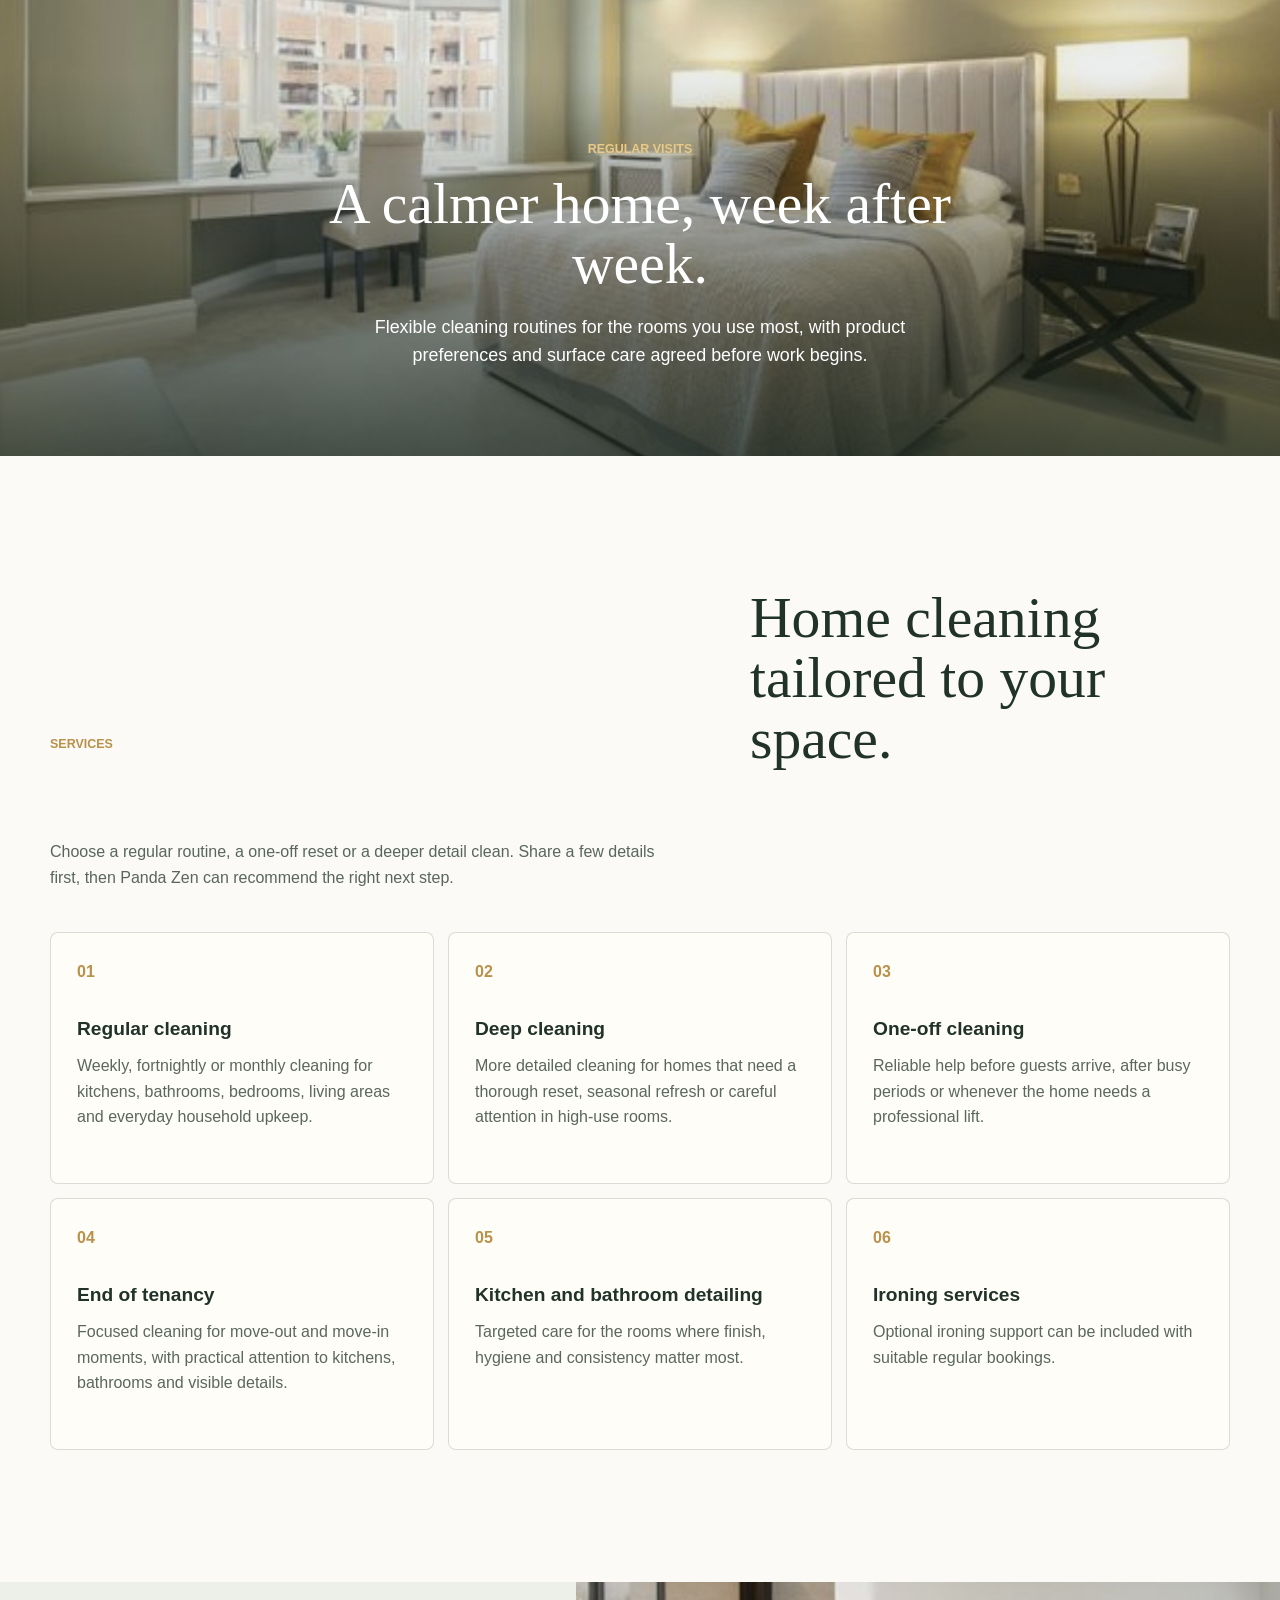
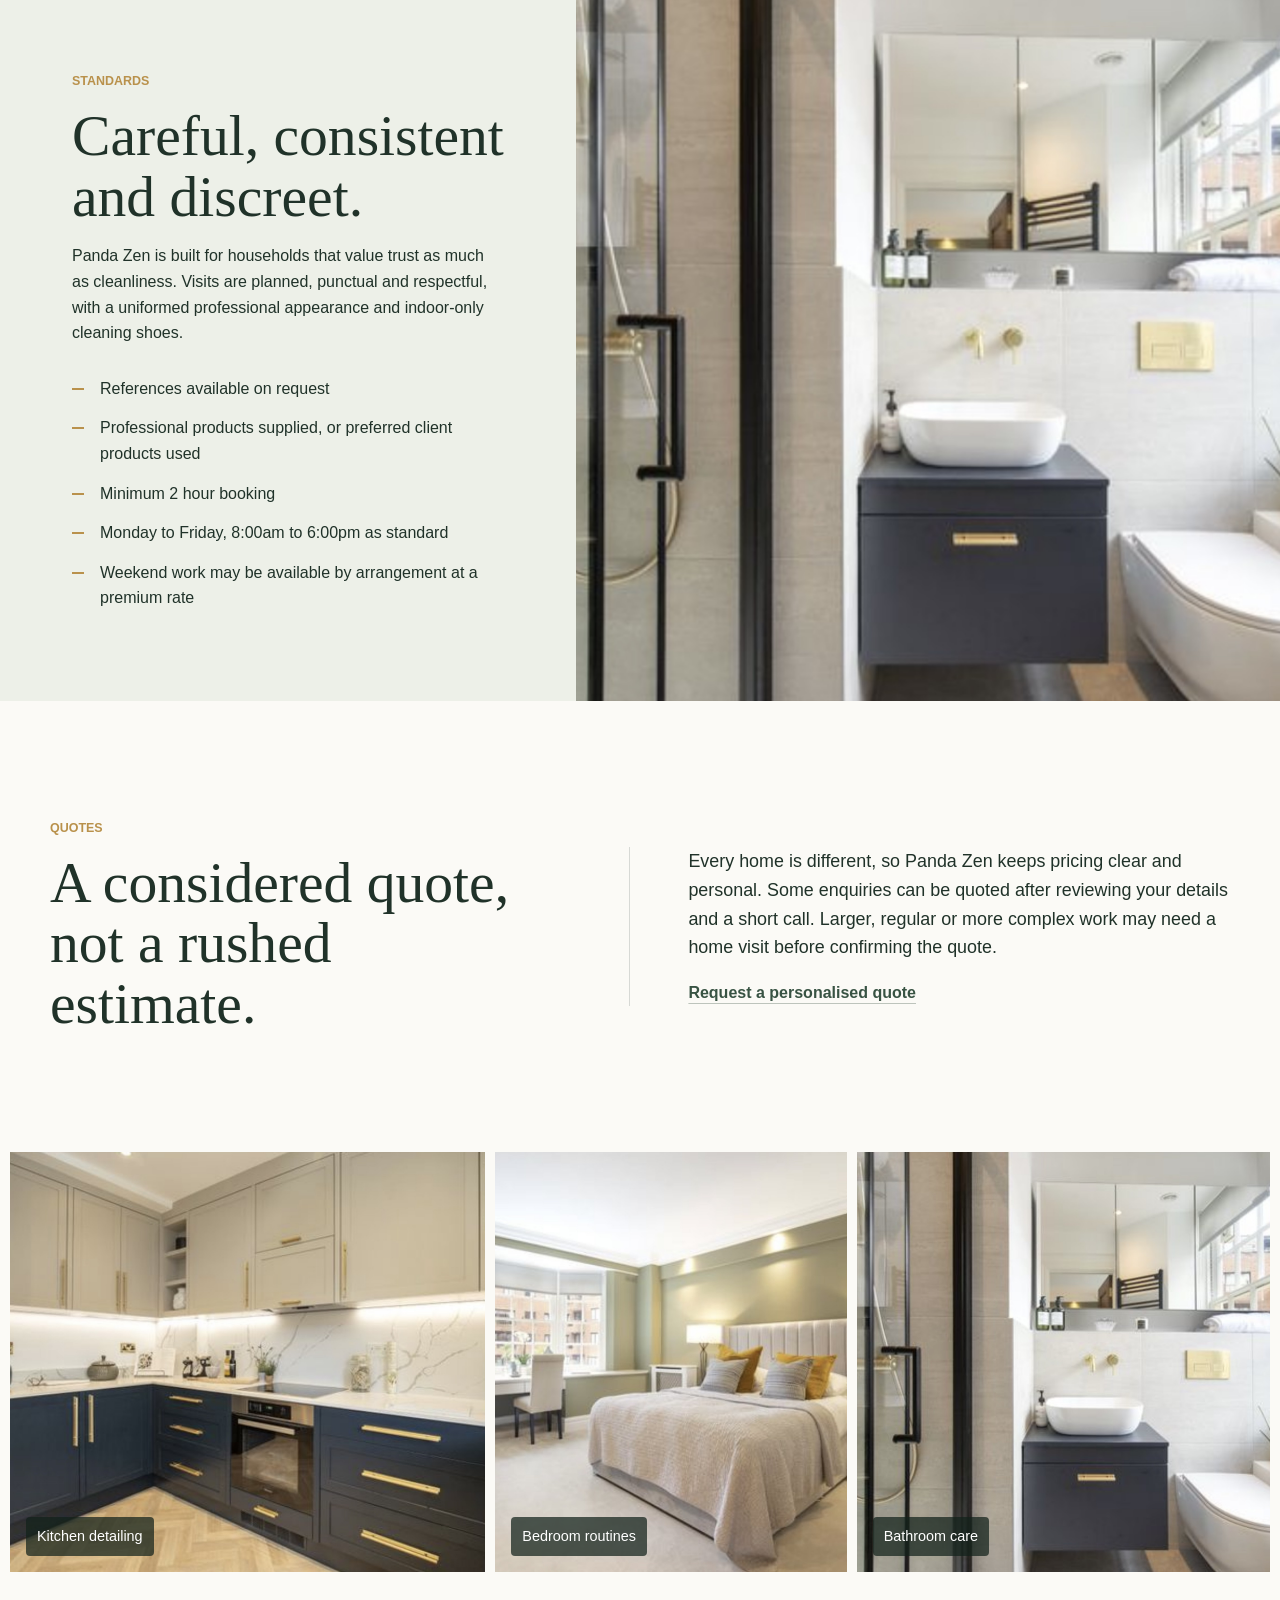
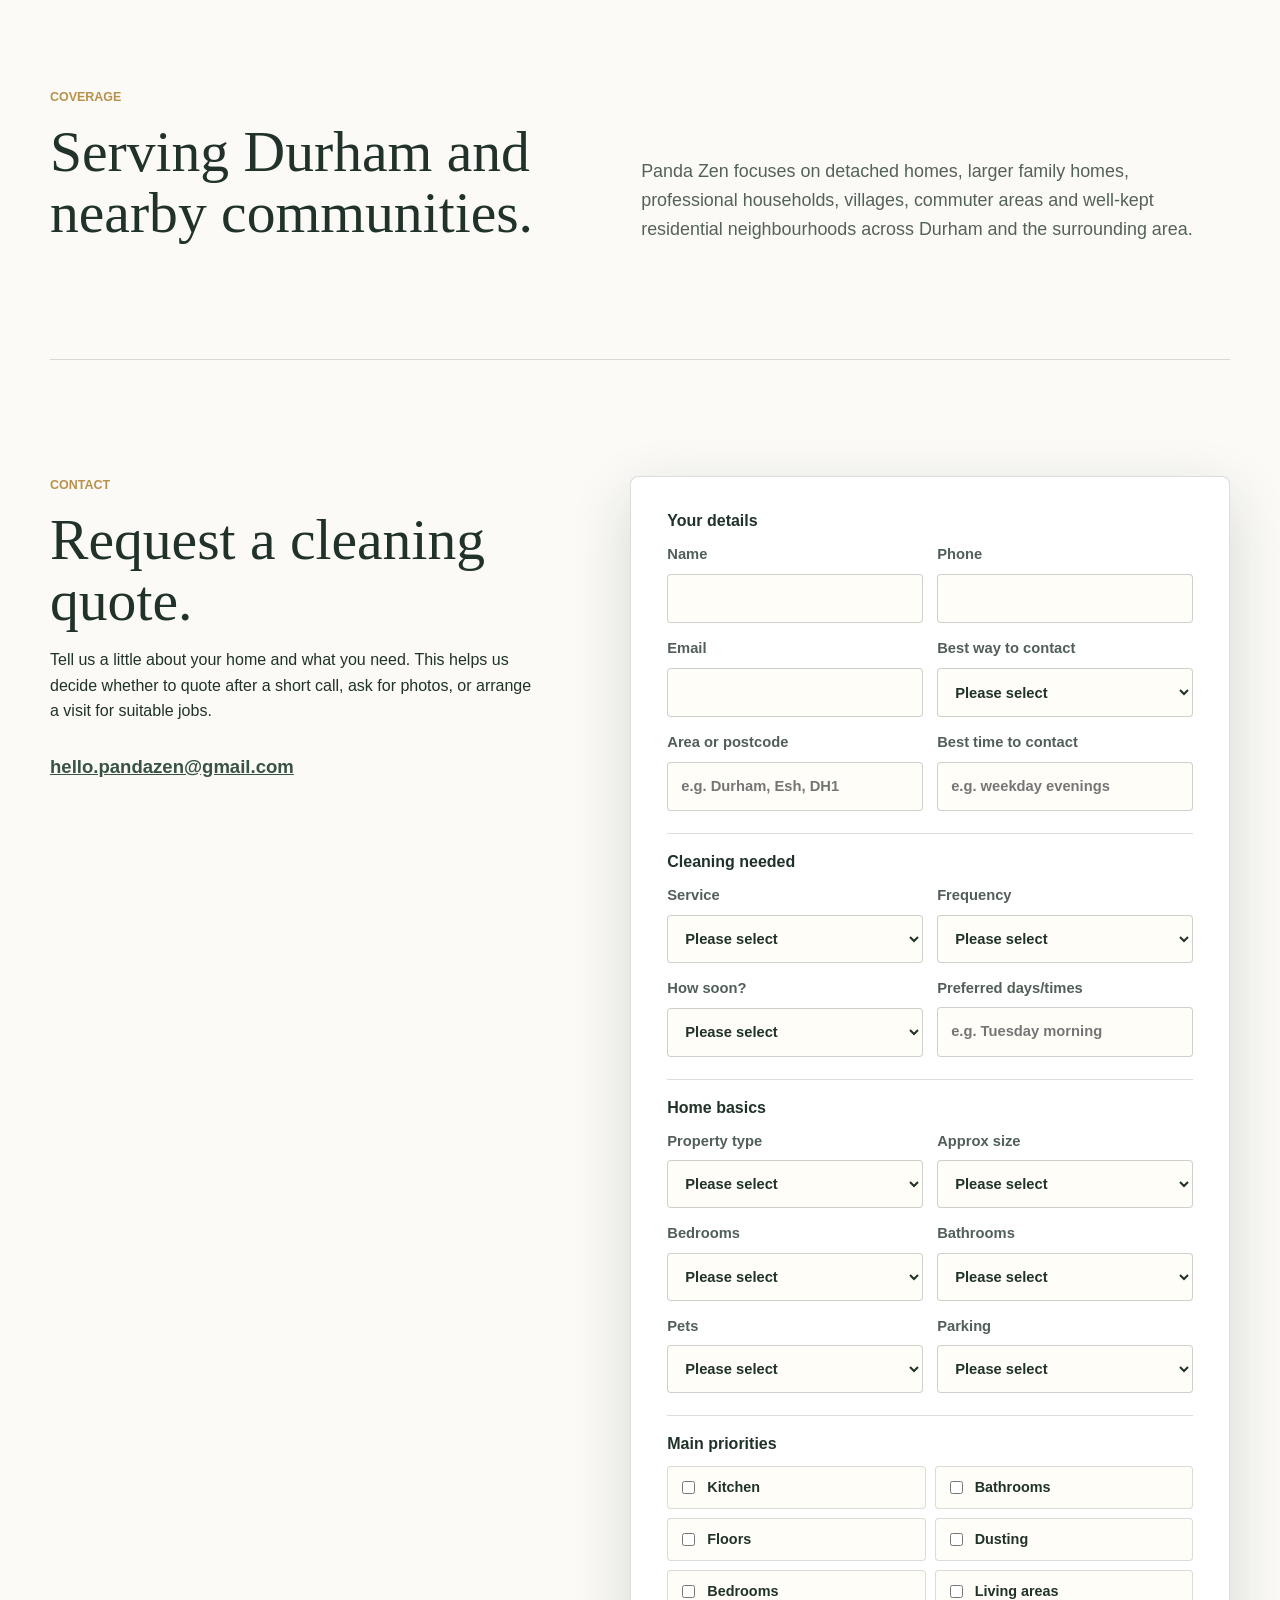
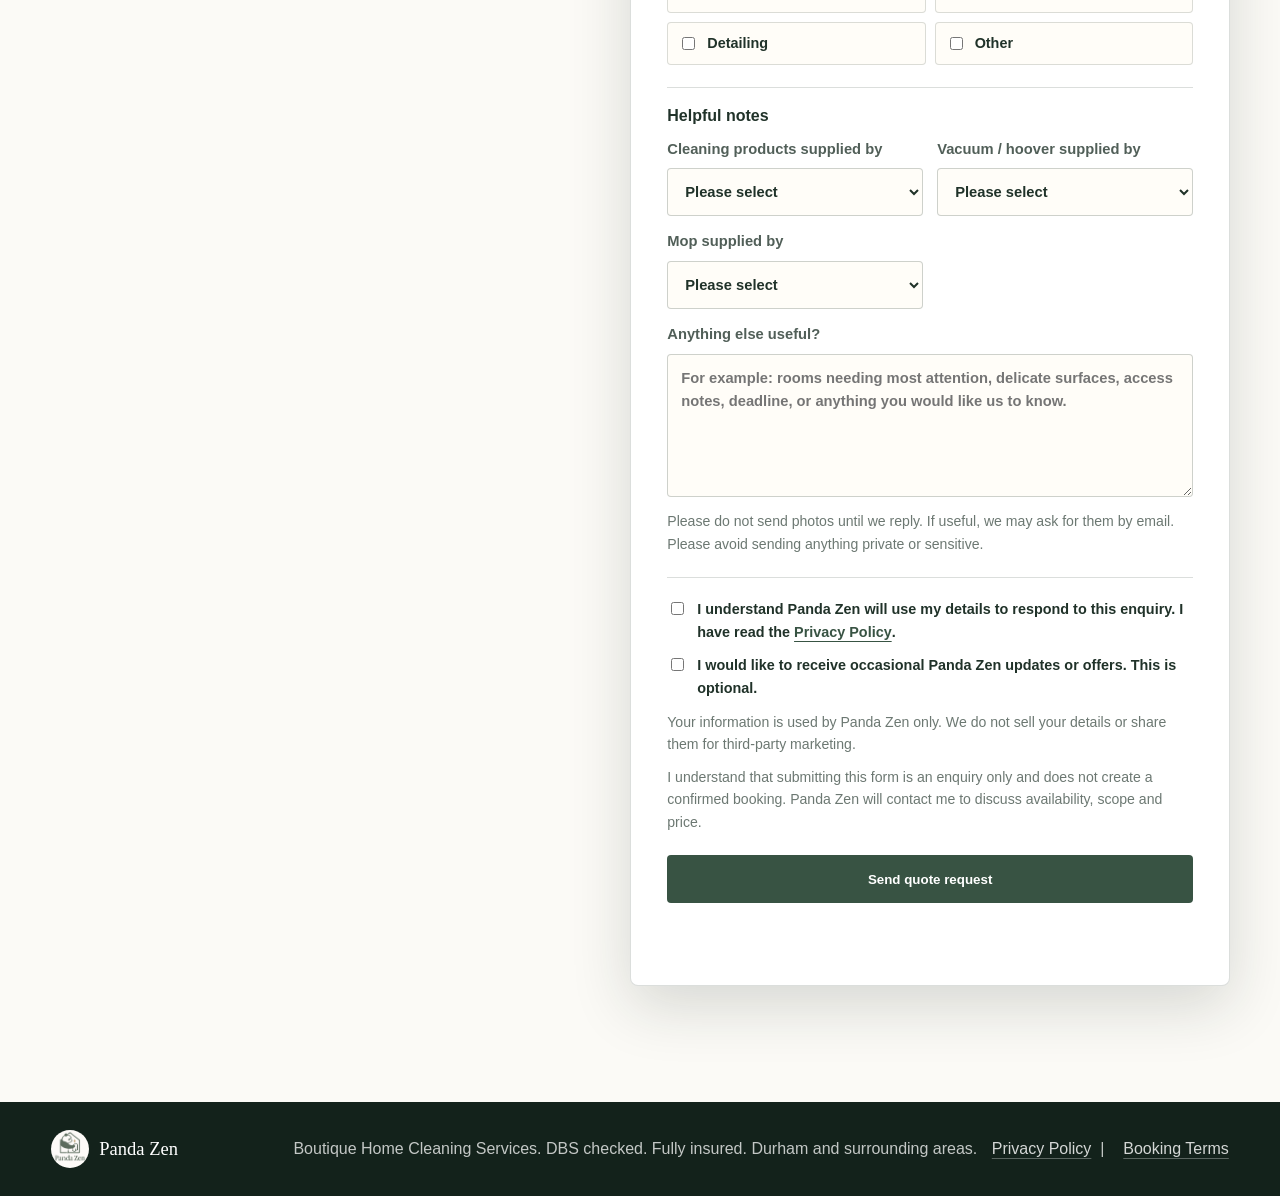
==== commit 5b283cab: "Strengthen privacy policy and booking terms" ====
--- a/index.html
+++ b/index.html
@@ -403,6 +403,7 @@
               <span>I would like to receive occasional Panda Zen updates or offers. This is optional.</span>
             </label>
             <p class="form-note">Your information is used by Panda Zen only. We do not sell your details or share them for third-party marketing.</p>
+            <p class="form-note">I understand that submitting this form is an enquiry only and does not create a confirmed booking. Panda Zen will contact me to discuss availability, scope and price.</p>
           </div>
 
           <button class="button primary" type="submit">Send quote request</button>
--- a/styles.css
+++ b/styles.css
@@ -10,7 +10,6 @@
   --line: rgba(32, 50, 41, 0.16);
   --shadow: 0 20px 60px rgba(24, 36, 31, 0.16);
   --max: 1180px;
-  --dev-bar-height: 38px;
 }
 
 * {
@@ -54,7 +53,7 @@
 
 .site-header {
   position: fixed;
-  inset: var(--dev-bar-height) 0 auto;
+  inset: 0 0 auto;
   z-index: 20;
   display: flex;
   align-items: center;
@@ -726,6 +725,7 @@
 
 .legal-page {
   background: var(--paper);
+  padding-top: 86px; /* Offset for fixed header */
 }
 
 .legal-header {
@@ -751,15 +751,18 @@
 }
 
 .legal-main h1 {
-  max-width: none;
   margin-bottom: 12px;
   color: var(--ink);
-  font-size: clamp(2.4rem, 6vw, 4.8rem);
+  font-size: clamp(2rem, 5vw, 3rem);
+  line-height: 1.1;
+  letter-spacing: -0.02em;
 }
 
 .legal-updated {
   margin-bottom: 34px;
   color: rgba(32, 50, 41, 0.66);
+  font-size: 1.05rem;
+  font-style: italic;
 }
 
 .legal-main section {
@@ -768,13 +771,26 @@
 }
 
 .legal-main h2 {
-  margin-bottom: 10px;
-  font-size: clamp(1.45rem, 3vw, 2rem);
-}
-
-.legal-main p {
-  margin: 0;
-  color: rgba(32, 50, 41, 0.78);
+  margin-top: 32px;
+  margin-bottom: 16px;
+  font-size: clamp(1.3rem, 3vw, 1.6rem);
+  color: var(--deep);
+}
+
+.legal-main p,
+.legal-main ul {
+  margin: 0 0 16px;
+  color: rgba(32, 50, 41, 0.85);
+  font-size: 1.05rem;
+  line-height: 1.7;
+}
+
+.legal-main ul {
+  padding-left: 24px;
+}
+
+.legal-main li {
+  margin-bottom: 8px;
 }
 
 .legal-main a {
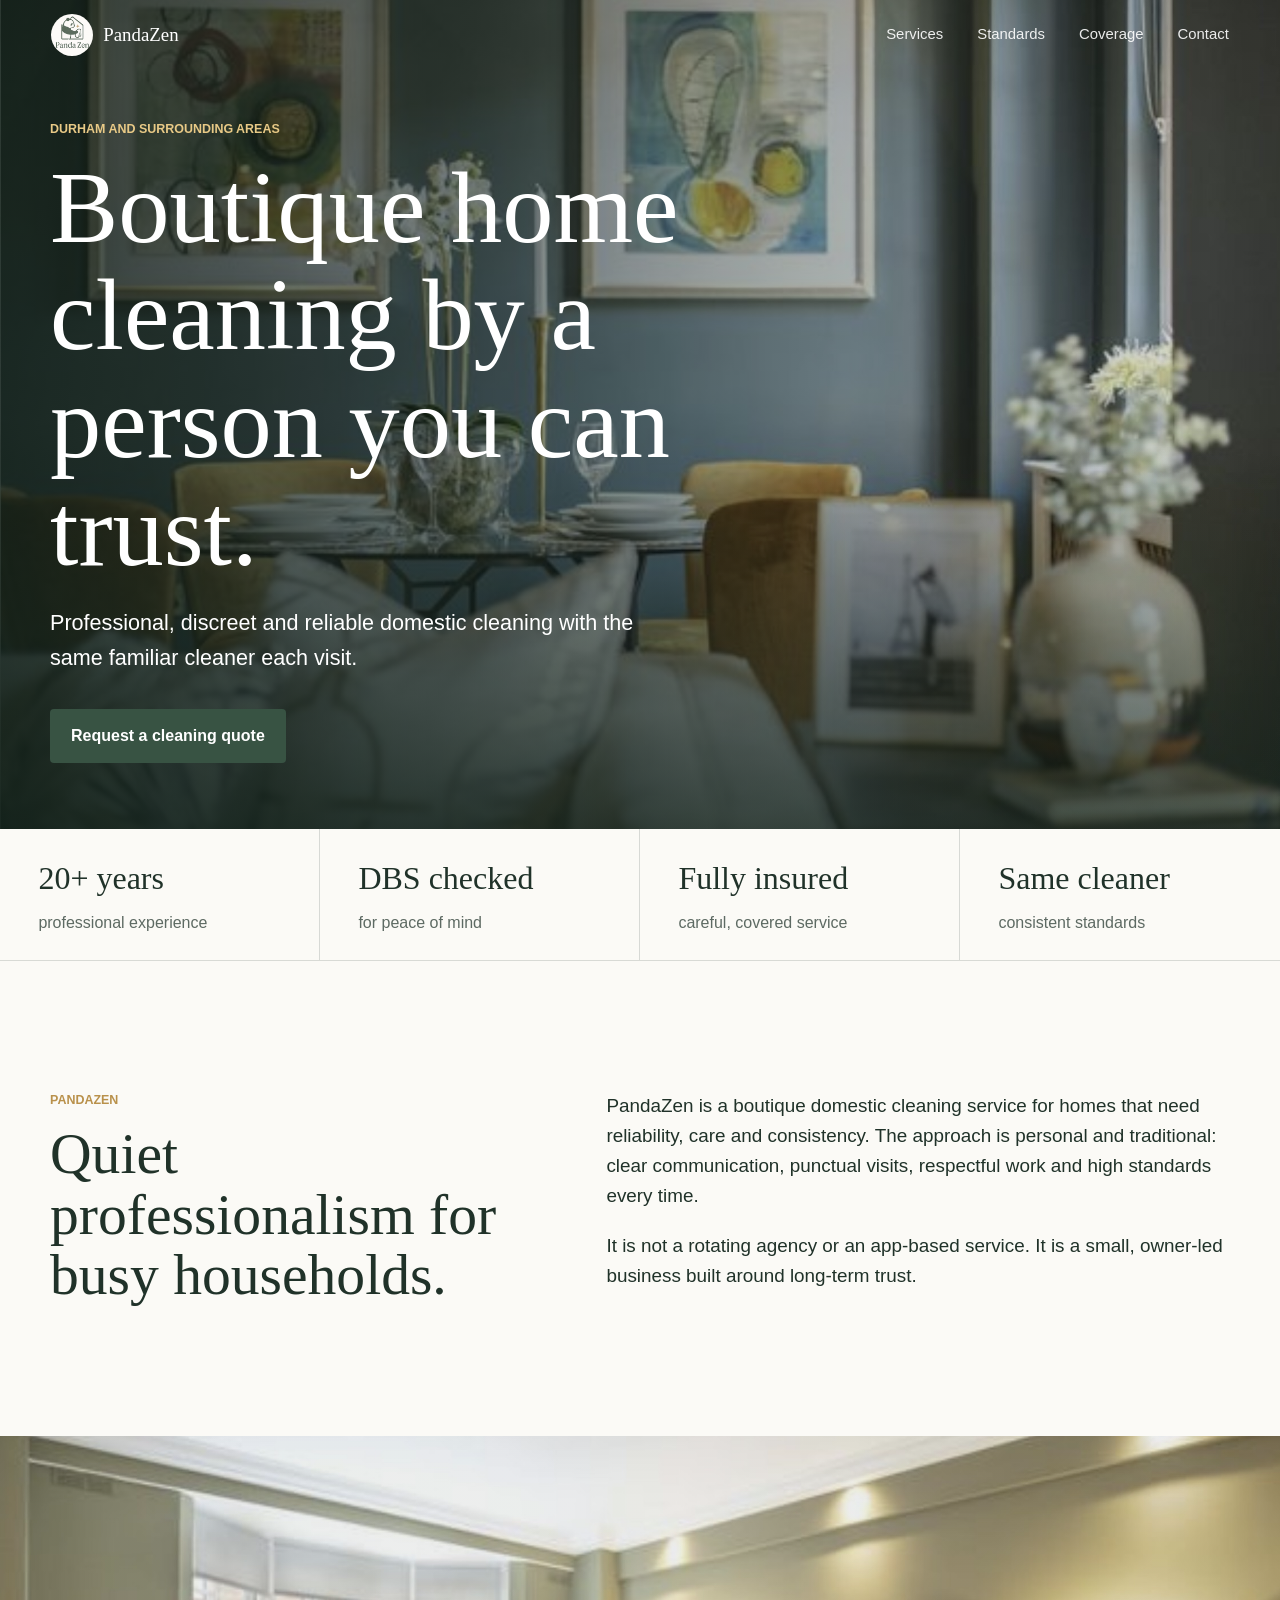
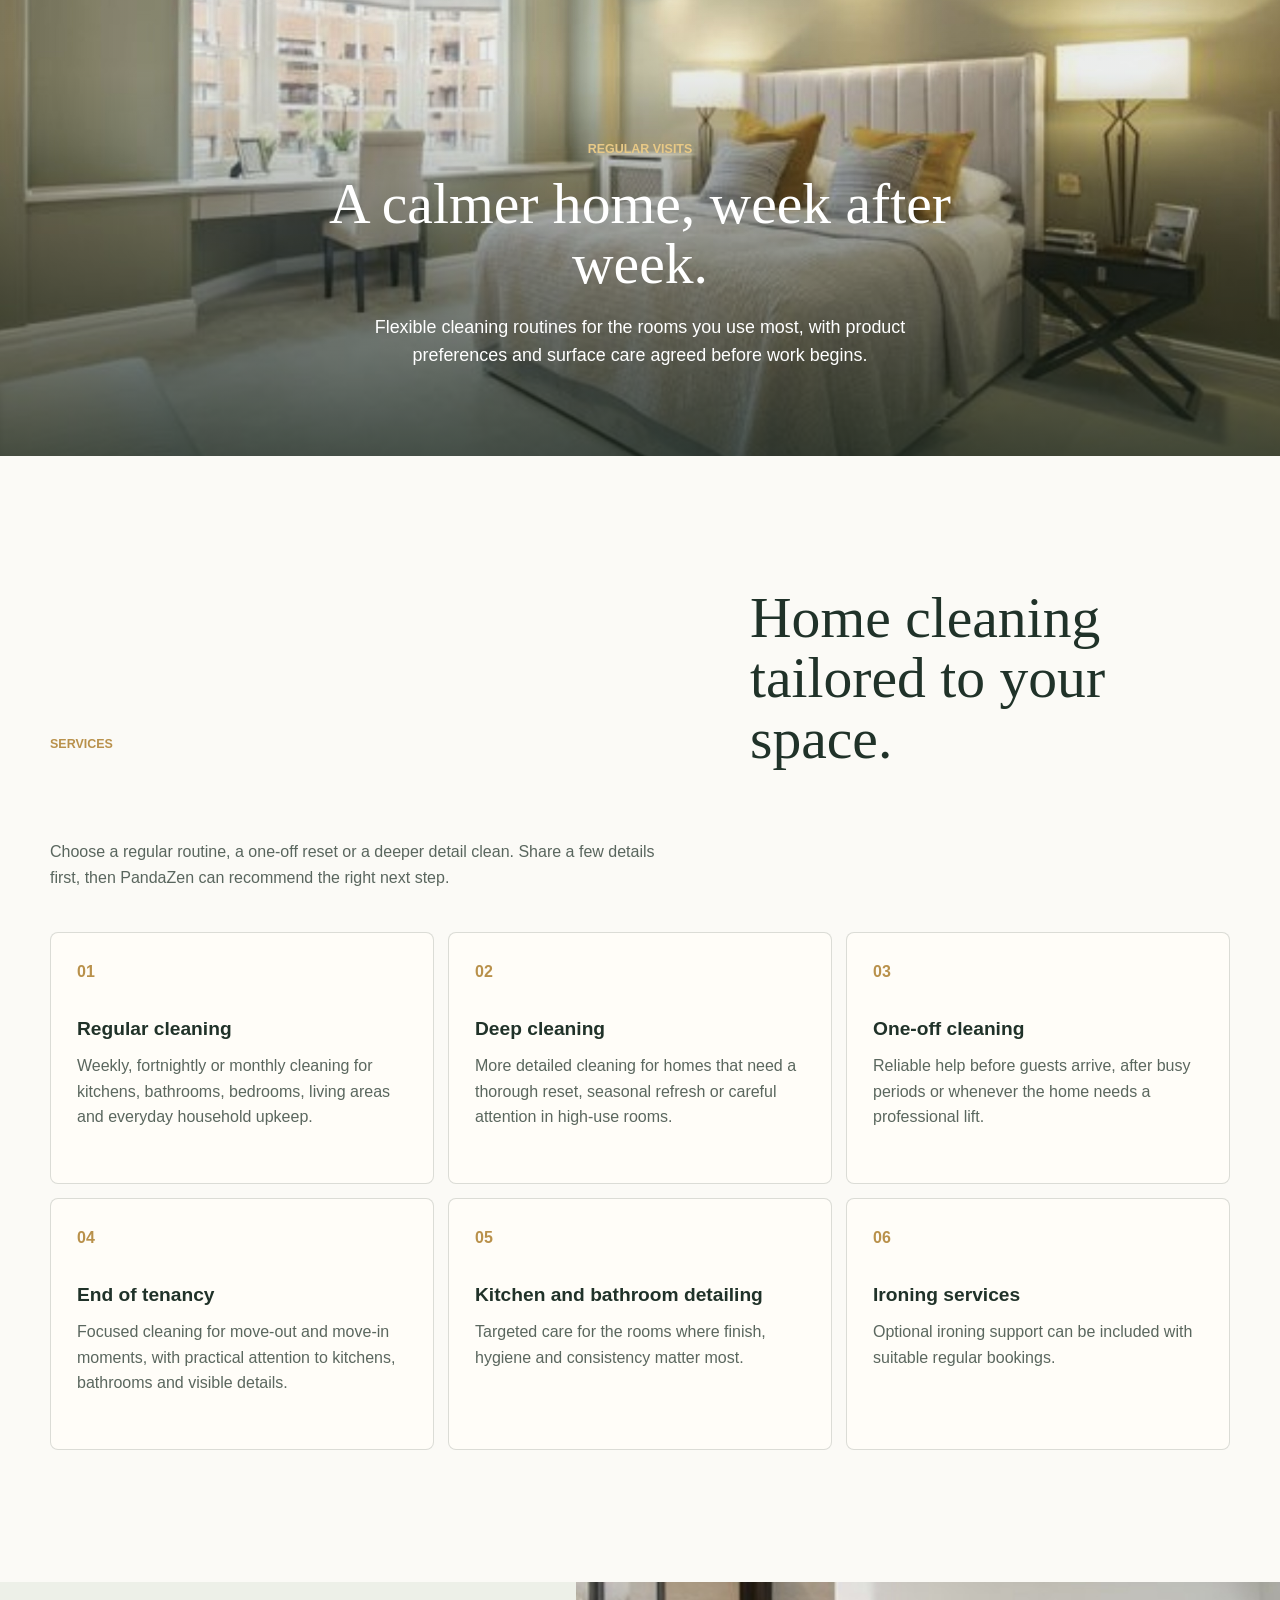
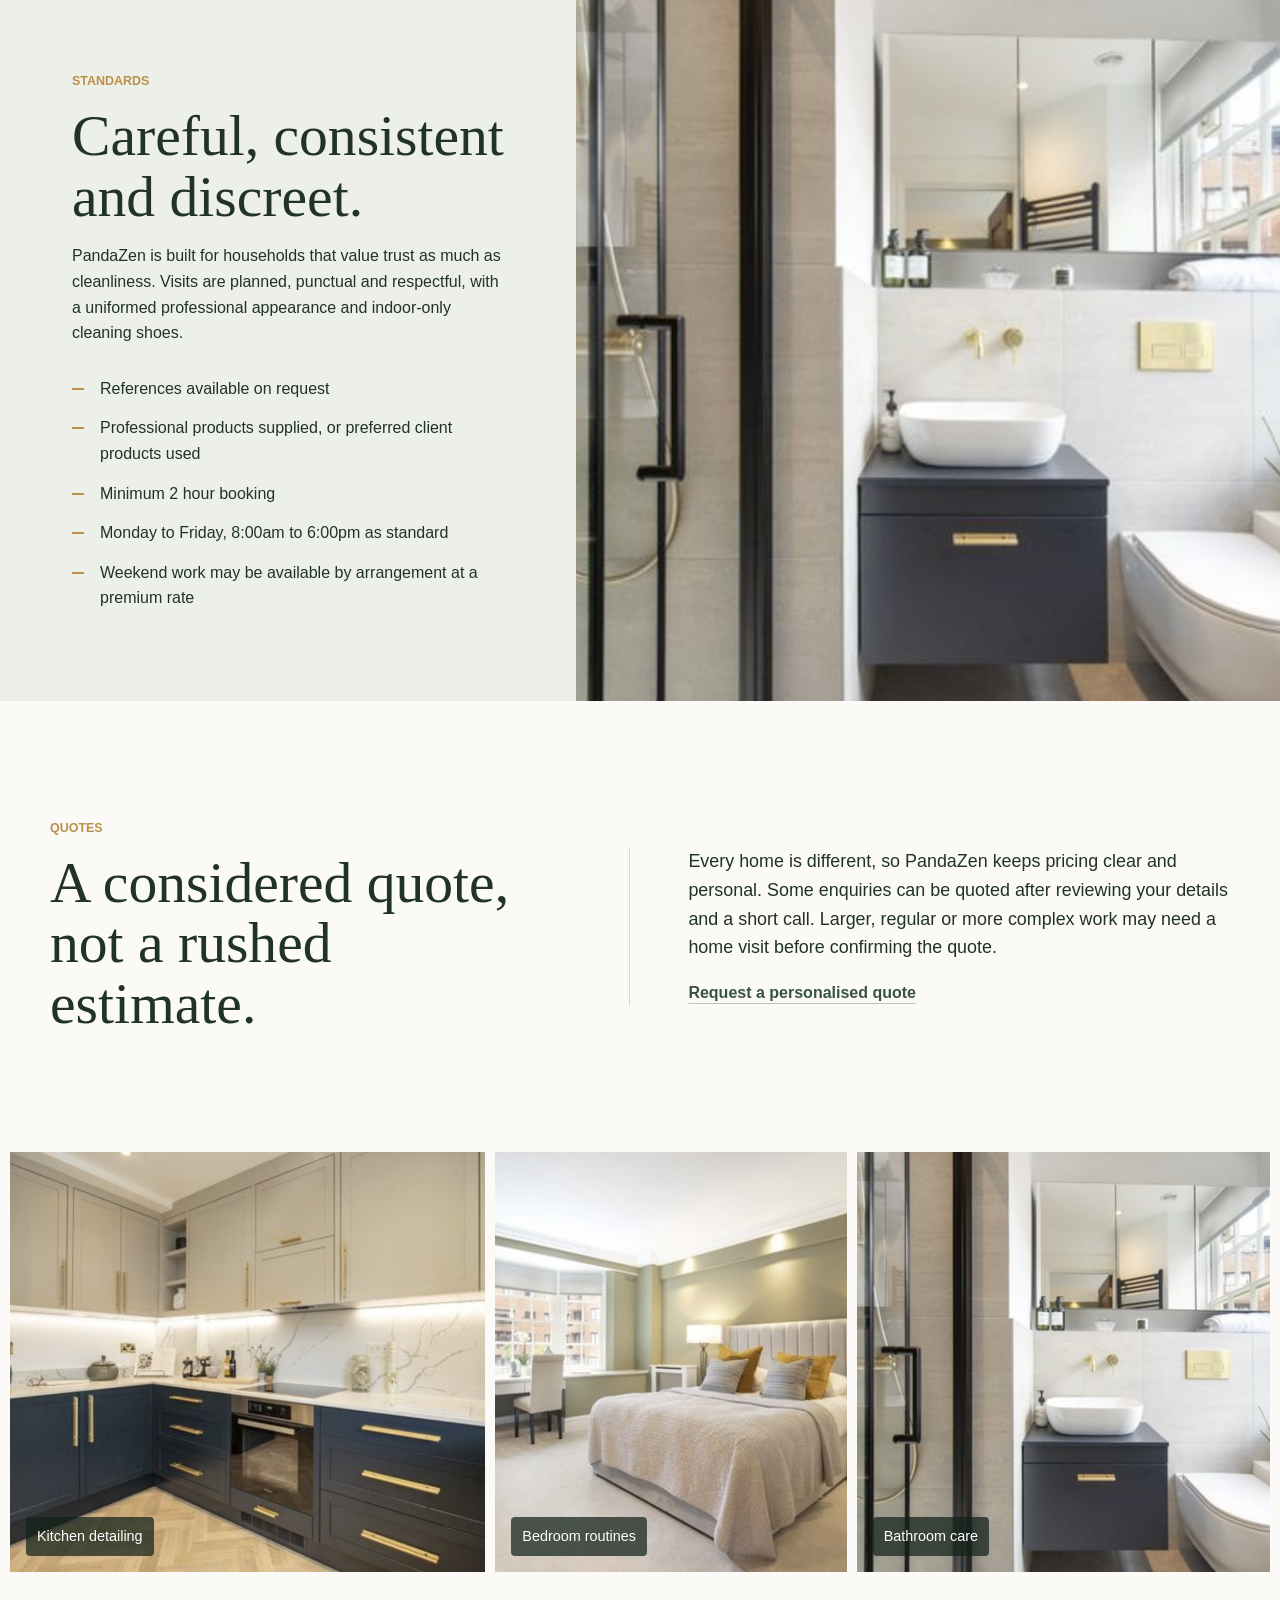
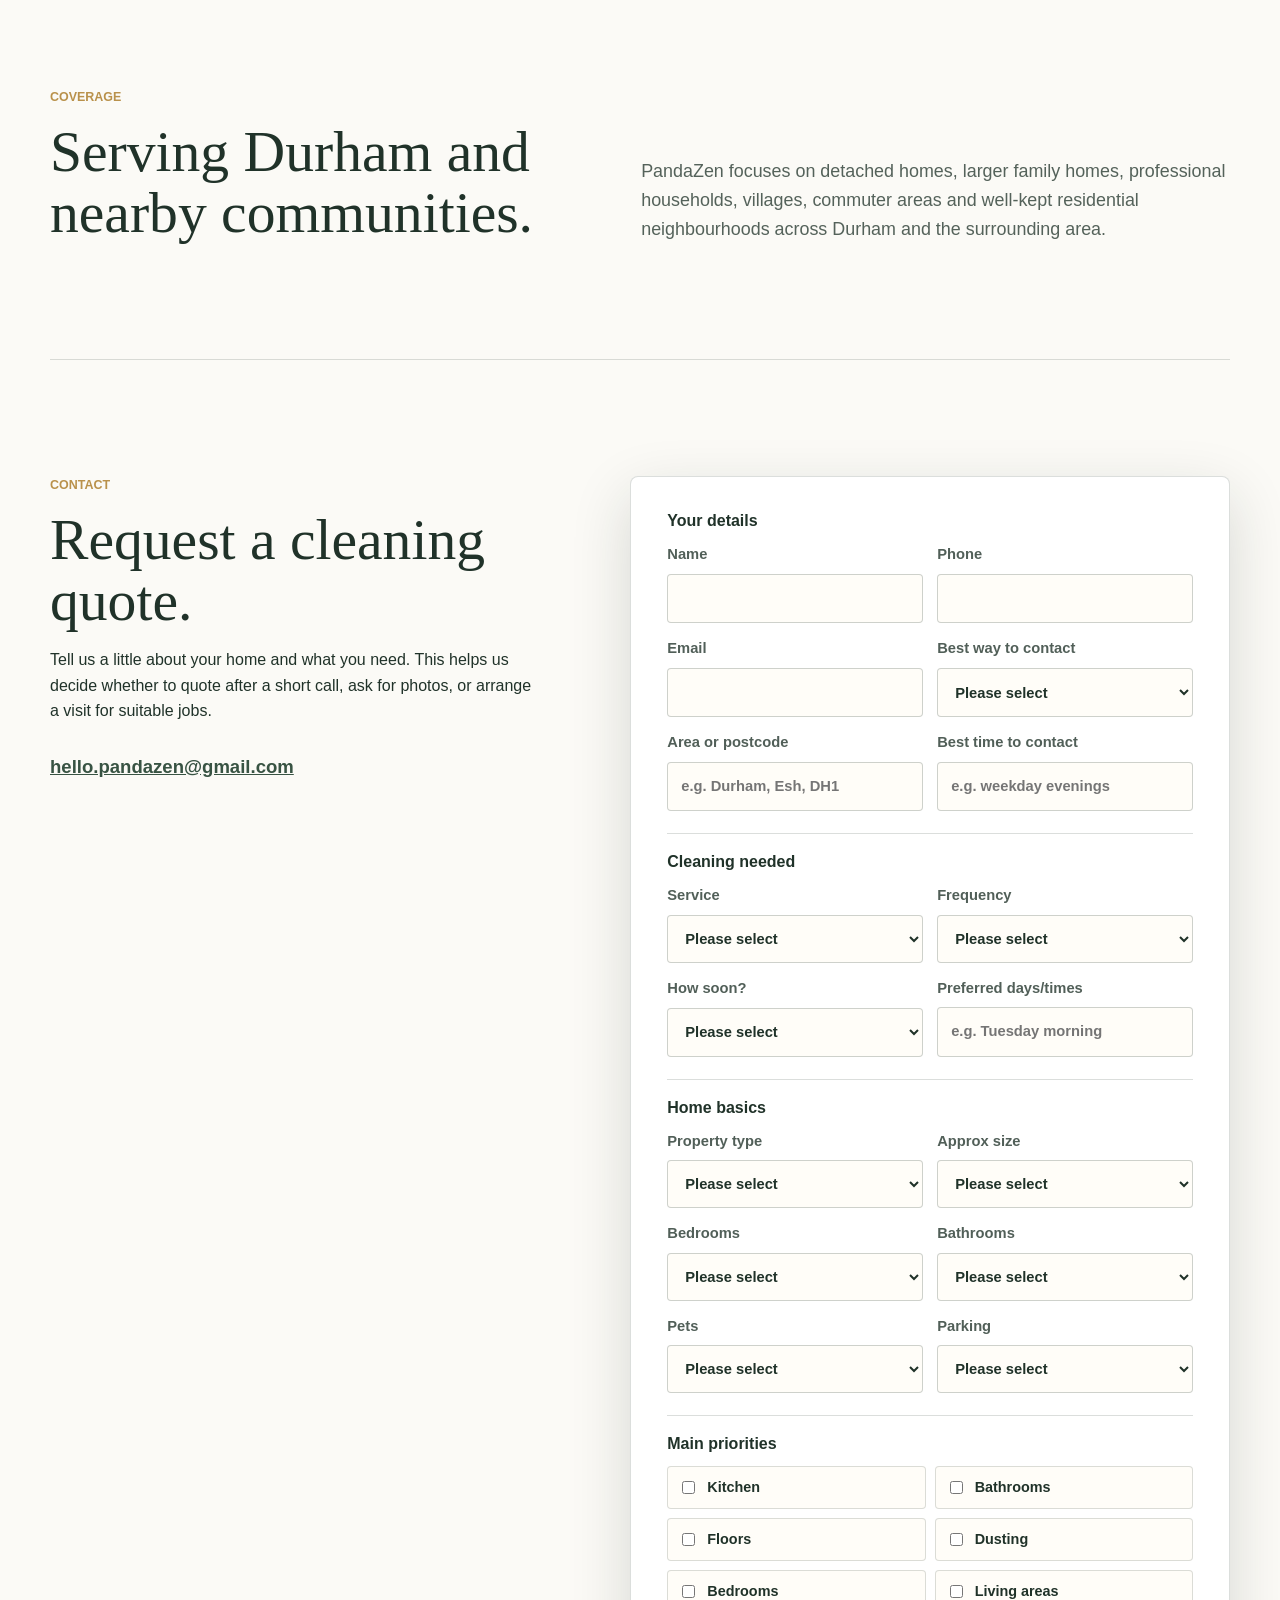
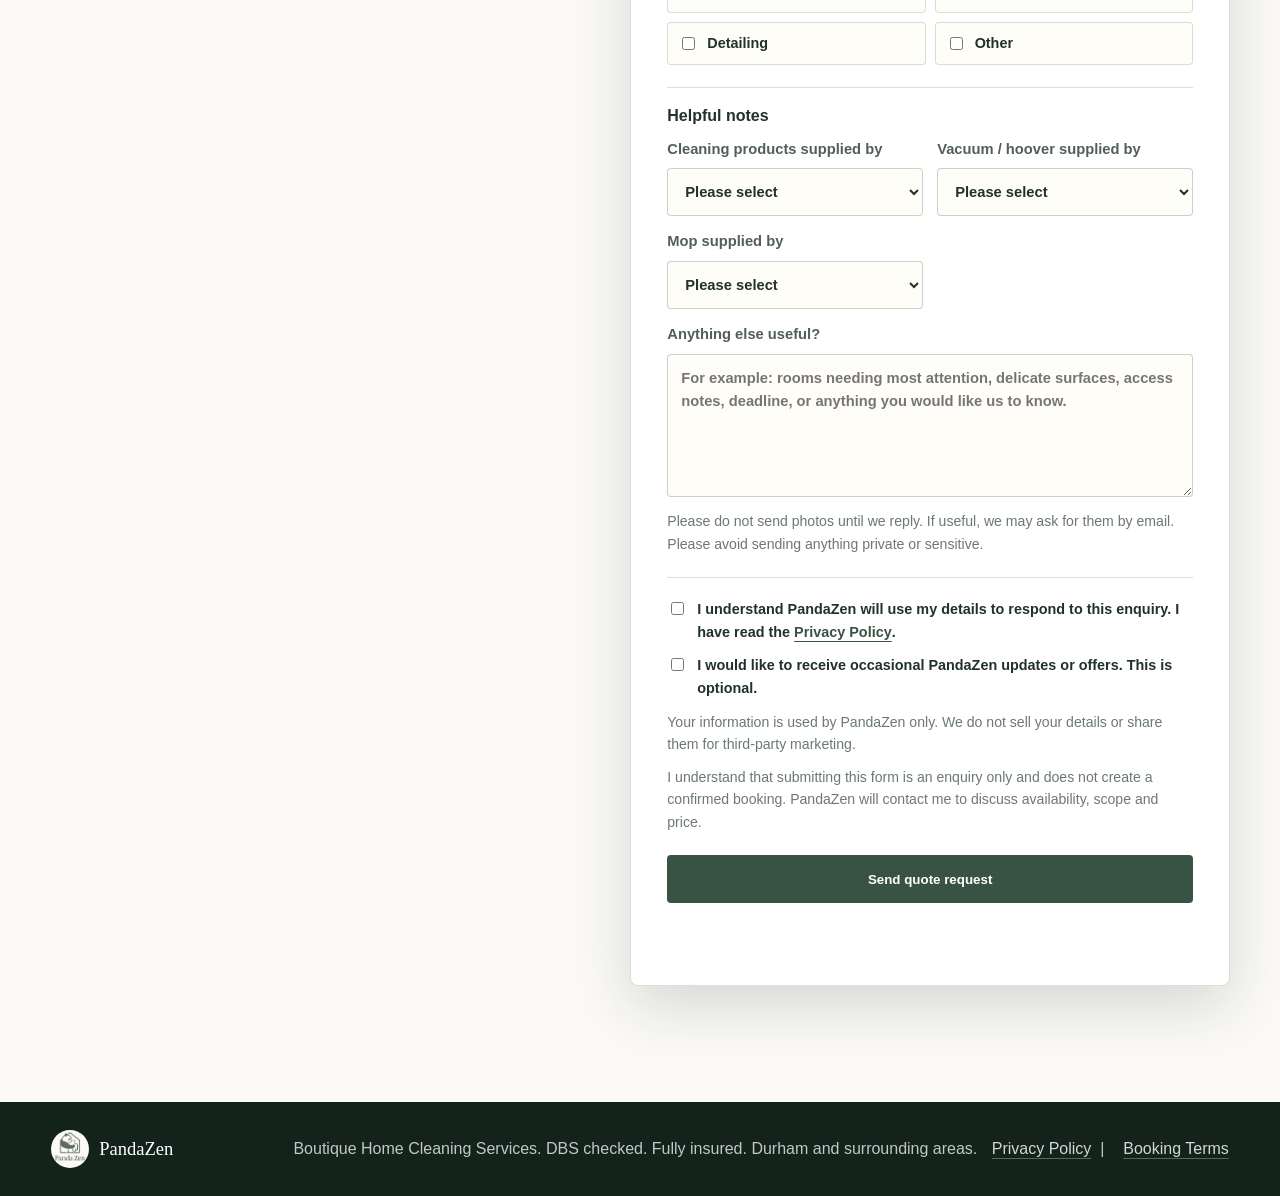
==== commit 0c70672b: "Standardise PandaZen branding" ====
--- a/index.html
+++ b/index.html
@@ -3,16 +3,16 @@
   <head>
     <meta charset="utf-8">
     <meta name="viewport" content="width=device-width, initial-scale=1">
-    <meta name="description" content="Panda Zen provides boutique home cleaning services across Durham and surrounding areas. DBS checked, fully insured, experienced and reliable.">
-    <title>Panda Zen | Boutique Home Cleaning Services in Durham</title>
+    <meta name="description" content="PandaZen provides boutique home cleaning services across Durham and surrounding areas. DBS checked, fully insured, experienced and reliable.">
+    <title>PandaZen | Boutique Home Cleaning Services in Durham</title>
     <link rel="preload" as="image" href="assets/living.jpg">
     <link rel="stylesheet" href="styles.css">
   </head>
   <body>
     <header class="site-header" data-header>
-      <a class="brand" href="#top" aria-label="Panda Zen home">
-        <img src="assets/logo.png" alt="Panda Zen logo">
-        <span>Panda Zen</span>
+      <a class="brand" href="#top" aria-label="PandaZen home">
+        <img src="assets/logo.png" alt="PandaZen logo">
+        <span>PandaZen</span>
       </a>
       <button class="nav-toggle" type="button" aria-expanded="false" aria-controls="site-nav" data-nav-toggle>
         <span></span>
@@ -44,7 +44,7 @@
         </div>
       </section>
 
-      <section class="trust-strip" aria-label="Panda Zen trust signals">
+      <section class="trust-strip" aria-label="PandaZen trust signals">
         <div>
           <strong>20+ years</strong>
           <span>professional experience</span>
@@ -65,11 +65,11 @@
 
       <section class="intro section-grid">
         <div>
-          <p class="eyebrow">Panda Zen</p>
+          <p class="eyebrow">PandaZen</p>
           <h2>Quiet professionalism for busy households.</h2>
         </div>
         <div class="flow">
-          <p>Panda Zen is a boutique domestic cleaning service for homes that need reliability, care and consistency. The approach is personal and traditional: clear communication, punctual visits, respectful work and high standards every time.</p>
+          <p>PandaZen is a boutique domestic cleaning service for homes that need reliability, care and consistency. The approach is personal and traditional: clear communication, punctual visits, respectful work and high standards every time.</p>
           <p>It is not a rotating agency or an app-based service. It is a small, owner-led business built around long-term trust.</p>
         </div>
       </section>
@@ -87,7 +87,7 @@
         <div class="section-head">
           <p class="eyebrow">Services</p>
           <h2 id="services-title">Home cleaning tailored to your space.</h2>
-          <p>Choose a regular routine, a one-off reset or a deeper detail clean. Share a few details first, then Panda Zen can recommend the right next step.</p>
+          <p>Choose a regular routine, a one-off reset or a deeper detail clean. Share a few details first, then PandaZen can recommend the right next step.</p>
         </div>
 
         <div class="service-grid">
@@ -128,7 +128,7 @@
         <div class="standards-copy">
           <p class="eyebrow">Standards</p>
           <h2>Careful, consistent and discreet.</h2>
-          <p>Panda Zen is built for households that value trust as much as cleanliness. Visits are planned, punctual and respectful, with a uniformed professional appearance and indoor-only cleaning shoes.</p>
+          <p>PandaZen is built for households that value trust as much as cleanliness. Visits are planned, punctual and respectful, with a uniformed professional appearance and indoor-only cleaning shoes.</p>
           <ul class="check-list">
             <li>References available on request</li>
             <li>Professional products supplied, or preferred client products used</li>
@@ -148,12 +148,12 @@
           <h2 id="pricing-title">A considered quote, not a rushed estimate.</h2>
         </div>
         <div class="quote-box">
-          <p>Every home is different, so Panda Zen keeps pricing clear and personal. Some enquiries can be quoted after reviewing your details and a short call. Larger, regular or more complex work may need a home visit before confirming the quote.</p>
+          <p>Every home is different, so PandaZen keeps pricing clear and personal. Some enquiries can be quoted after reviewing your details and a short call. Larger, regular or more complex work may need a home visit before confirming the quote.</p>
           <a class="text-link" href="#contact">Request a personalised quote</a>
         </div>
       </section>
 
-      <section class="gallery" aria-label="Panda Zen room gallery">
+      <section class="gallery" aria-label="PandaZen room gallery">
         <figure>
           <img src="assets/kitchen.jpg" alt="Premium kitchen with navy cabinets and marble worktops">
           <figcaption>Kitchen detailing</figcaption>
@@ -173,7 +173,7 @@
           <p class="eyebrow">Coverage</p>
           <h2>Serving Durham and nearby communities.</h2>
         </div>
-        <p>Panda Zen focuses on detached homes, larger family homes, professional households, villages, commuter areas and well-kept residential neighbourhoods across Durham and the surrounding area.</p>
+        <p>PandaZen focuses on detached homes, larger family homes, professional households, villages, commuter areas and well-kept residential neighbourhoods across Durham and the surrounding area.</p>
       </section>
 
       <section class="contact" id="contact" aria-labelledby="contact-title">
@@ -361,7 +361,7 @@
                 Cleaning products supplied by
                 <select name="products">
                   <option value="">Please select</option>
-                  <option>Panda Zen provides</option>
+                  <option>PandaZen provides</option>
                   <option>Customer provides</option>
                   <option>Eco products preferred</option>
                   <option>Unsure</option>
@@ -371,7 +371,7 @@
                 Vacuum / hoover supplied by
                 <select name="vacuum">
                   <option value="">Please select</option>
-                  <option>Panda Zen provides</option>
+                  <option>PandaZen provides</option>
                   <option>Customer provides</option>
                   <option>Unsure</option>
                 </select>
@@ -380,7 +380,7 @@
                 Mop supplied by
                 <select name="mop">
                   <option value="">Please select</option>
-                  <option>Panda Zen provides</option>
+                  <option>PandaZen provides</option>
                   <option>Customer provides</option>
                   <option>Unsure</option>
                 </select>
@@ -396,14 +396,14 @@
           <div class="form-section legal-consent">
             <label>
               <input type="checkbox" name="privacyAcknowledgement" required>
-              <span>I understand Panda Zen will use my details to respond to this enquiry. I have read the <a href="privacy-policy.html" target="_blank" rel="noopener">Privacy Policy</a>.</span>
+              <span>I understand PandaZen will use my details to respond to this enquiry. I have read the <a href="privacy-policy.html" target="_blank" rel="noopener">Privacy Policy</a>.</span>
             </label>
             <label>
               <input type="checkbox" name="marketingConsent">
-              <span>I would like to receive occasional Panda Zen updates or offers. This is optional.</span>
+              <span>I would like to receive occasional PandaZen updates or offers. This is optional.</span>
             </label>
-            <p class="form-note">Your information is used by Panda Zen only. We do not sell your details or share them for third-party marketing.</p>
-            <p class="form-note">I understand that submitting this form is an enquiry only and does not create a confirmed booking. Panda Zen will contact me to discuss availability, scope and price.</p>
+            <p class="form-note">Your information is used by PandaZen only. We do not sell your details or share them for third-party marketing.</p>
+            <p class="form-note">I understand that submitting this form is an enquiry only and does not create a confirmed booking. PandaZen will contact me to discuss availability, scope and price.</p>
           </div>
 
           <button class="button primary" type="submit">Send quote request</button>
@@ -415,7 +415,7 @@
     <footer class="site-footer">
       <div>
         <img src="assets/logo.png" alt="">
-        <span>Panda Zen</span>
+        <span>PandaZen</span>
       </div>
       <p>Boutique Home Cleaning Services. DBS checked. Fully insured. Durham and surrounding areas. <a href="privacy-policy.html">Privacy Policy</a> &nbsp;|&nbsp; <a href="terms.html">Booking Terms</a></p>
     </footer>
--- a/styles.css
+++ b/styles.css
@@ -725,7 +725,11 @@
 
 .legal-page {
   background: var(--paper);
-  padding-top: 86px; /* Offset for fixed header */
+  padding-top: 86px; /* Offset for header */
+}
+
+.legal-page .site-header {
+  position: absolute; /* Prevents mid-page duplication on screenshots */
 }
 
 .legal-header {
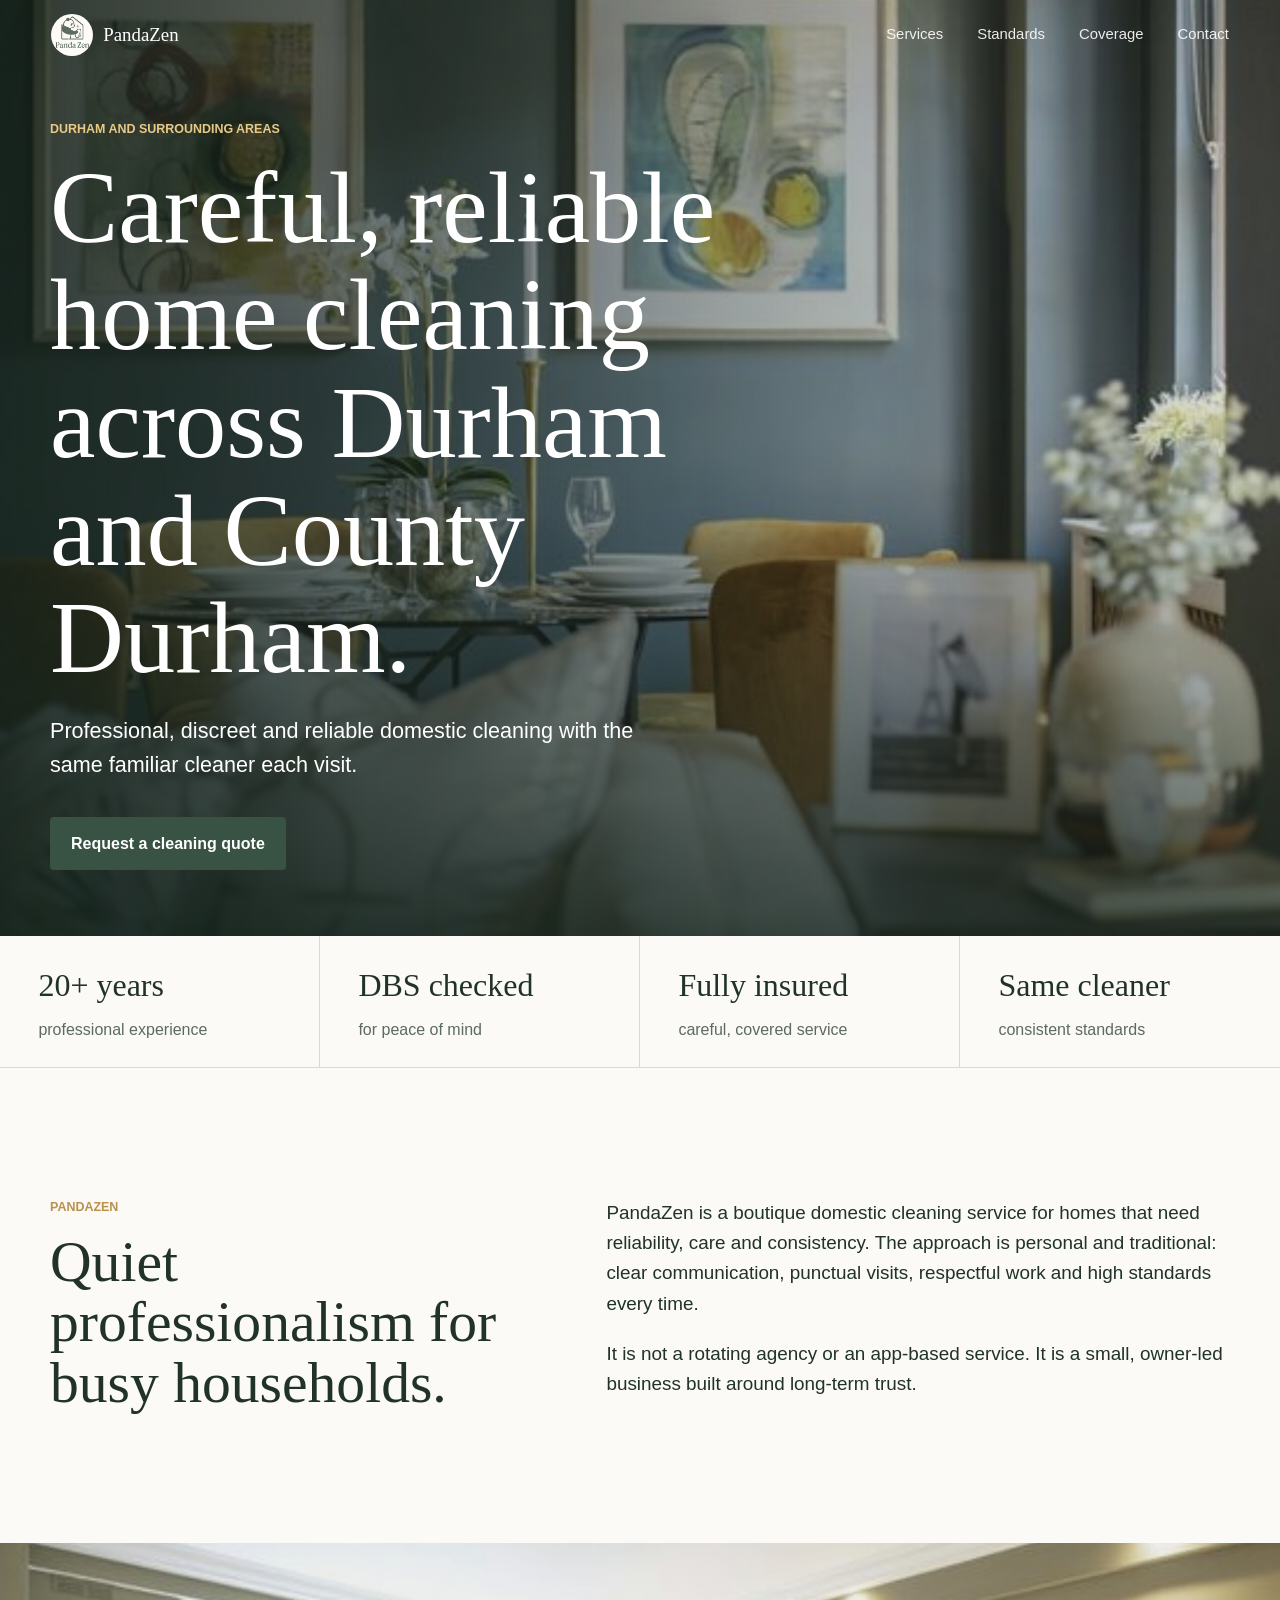
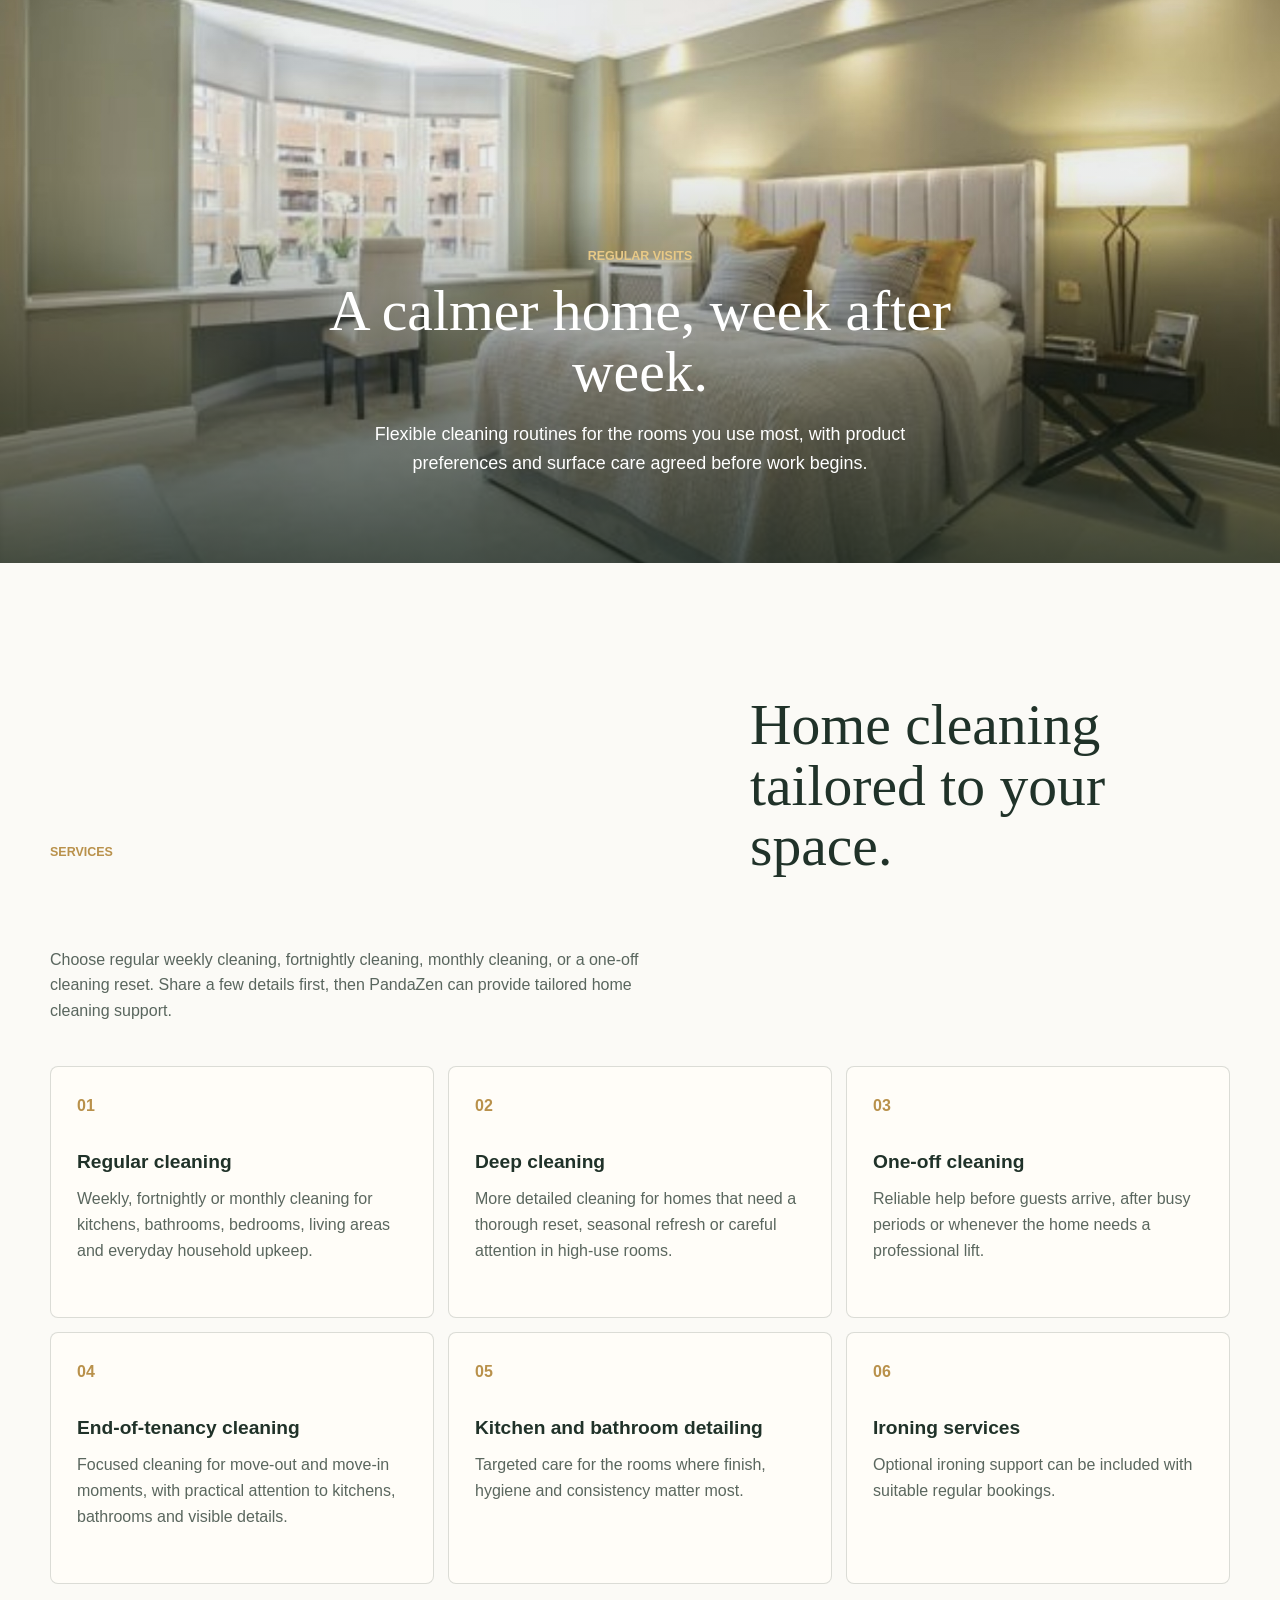
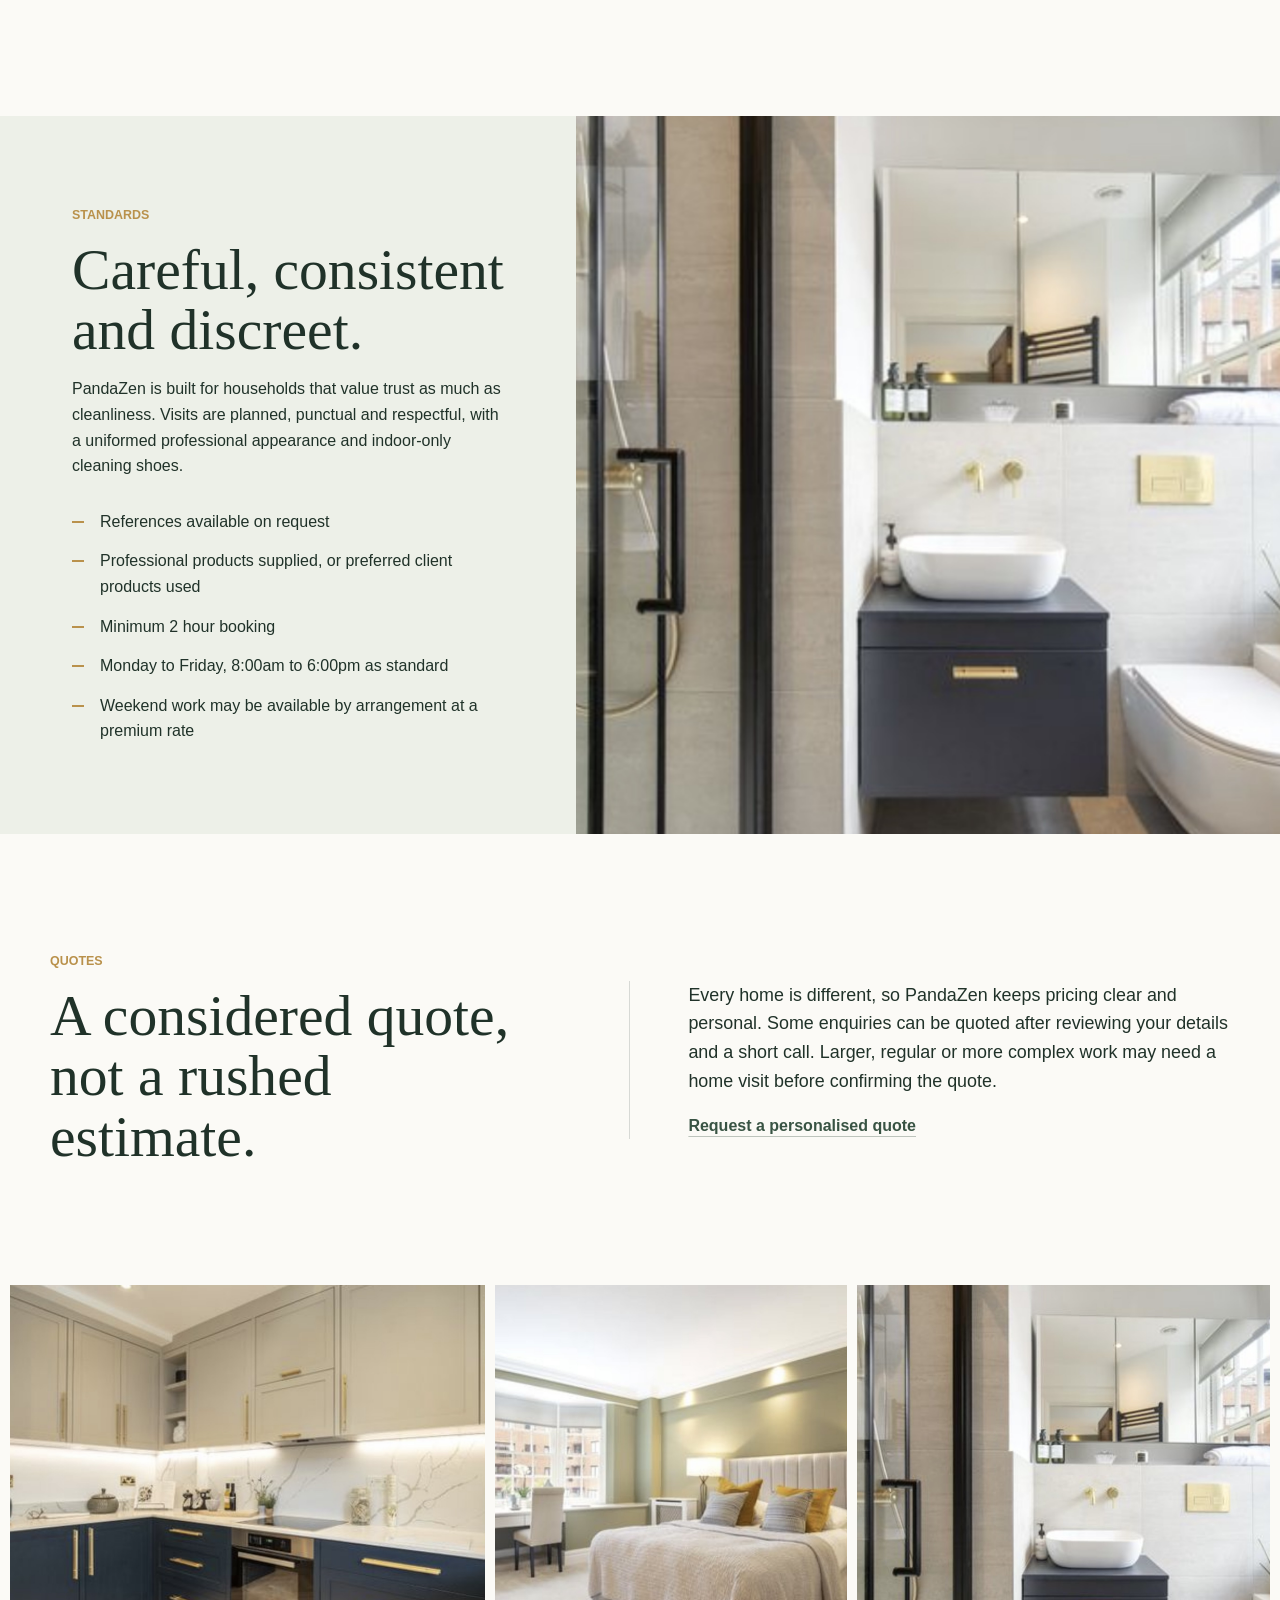
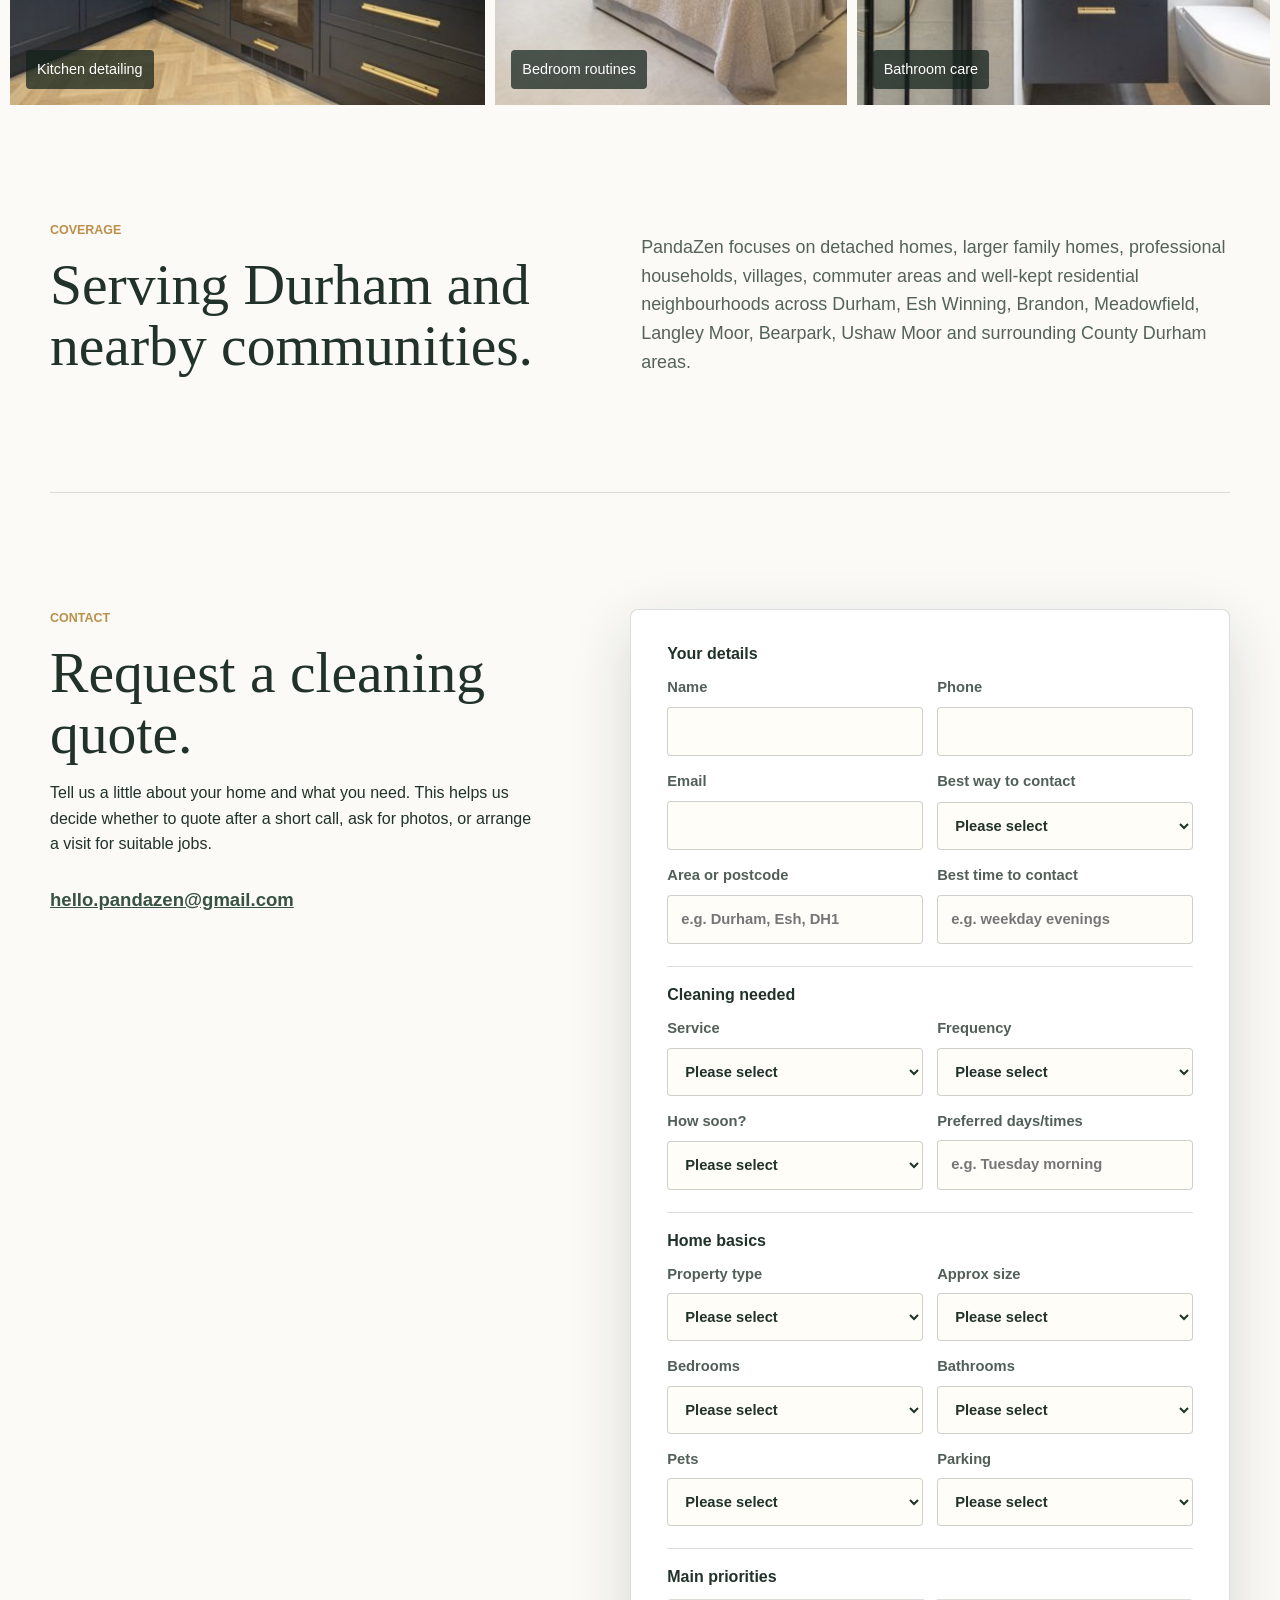
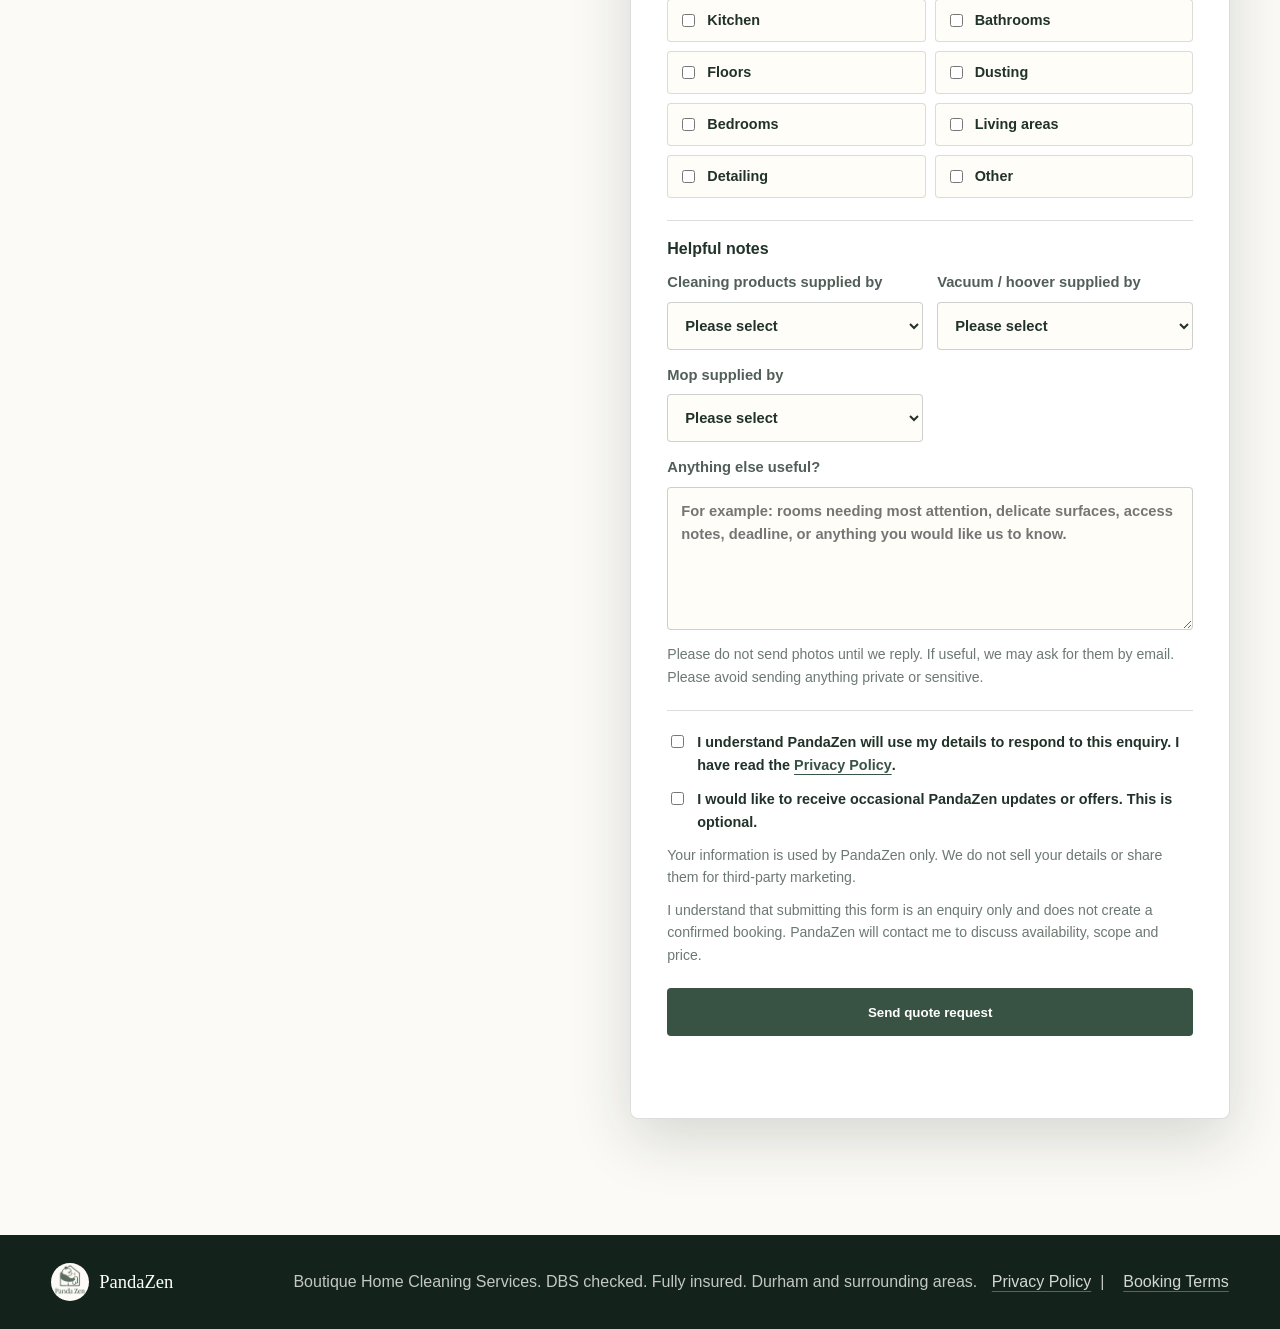
==== commit 8d7de9cc: "Add local SEO polish" ====
--- a/index.html
+++ b/index.html
@@ -3,8 +3,29 @@
   <head>
     <meta charset="utf-8">
     <meta name="viewport" content="width=device-width, initial-scale=1">
-    <meta name="description" content="PandaZen provides boutique home cleaning services across Durham and surrounding areas. DBS checked, fully insured, experienced and reliable.">
-    <title>PandaZen | Boutique Home Cleaning Services in Durham</title>
+    <meta name="description" content="PandaZen provides careful, reliable domestic cleaning services across Durham and surrounding County Durham areas. Regular home cleaning, one-off cleans and tailored cleaning support. DBS checked and fully insured.">
+    <title>PandaZen | Domestic Cleaning Services in Durham & County Durham</title>
+    <meta property="og:title" content="PandaZen | Domestic Cleaning Services in Durham">
+    <meta property="og:description" content="Boutique domestic cleaning for Durham and surrounding County Durham areas. Careful, reliable, DBS checked and fully insured.">
+    <meta property="og:type" content="website">
+    <meta property="og:url" content="https://pandazen.co.uk/">
+    <script type="application/ld+json">
+    {
+      "@context": "https://schema.org",
+      "@type": "HouseCleaning",
+      "name": "PandaZen",
+      "email": "hello.pandazen@gmail.com",
+      "url": "https://pandazen.co.uk/",
+      "address": {
+        "@type": "PostalAddress",
+        "streetAddress": "Unit 2C, Esh Winning Industrial Estate",
+        "addressLocality": "Durham",
+        "postalCode": "DH7 9QL",
+        "addressCountry": "UK"
+      },
+      "areaServed": "Durham and surrounding County Durham areas"
+    }
+    </script>
     <link rel="preload" as="image" href="assets/living.jpg">
     <link rel="stylesheet" href="styles.css">
   </head>
@@ -36,7 +57,7 @@
         <div class="hero-shade" aria-hidden="true"></div>
         <div class="hero-content">
           <p class="eyebrow">Durham and surrounding areas</p>
-          <h1 id="hero-title">Boutique home cleaning by a person you can trust.</h1>
+          <h1 id="hero-title">Careful, reliable home cleaning across Durham and County Durham.</h1>
           <p class="hero-copy">Professional, discreet and reliable domestic cleaning with the same familiar cleaner each visit.</p>
           <div class="hero-actions" aria-label="Contact options">
             <a class="button primary" href="#contact">Request a cleaning quote</a>
@@ -87,7 +108,7 @@
         <div class="section-head">
           <p class="eyebrow">Services</p>
           <h2 id="services-title">Home cleaning tailored to your space.</h2>
-          <p>Choose a regular routine, a one-off reset or a deeper detail clean. Share a few details first, then PandaZen can recommend the right next step.</p>
+          <p>Choose regular weekly cleaning, fortnightly cleaning, monthly cleaning, or a one-off cleaning reset. Share a few details first, then PandaZen can provide tailored home cleaning support.</p>
         </div>
 
         <div class="service-grid">
@@ -108,7 +129,7 @@
           </article>
           <article class="service-card">
             <span>04</span>
-            <h3>End of tenancy</h3>
+            <h3>End-of-tenancy cleaning</h3>
             <p>Focused cleaning for move-out and move-in moments, with practical attention to kitchens, bathrooms and visible details.</p>
           </article>
           <article class="service-card">
@@ -173,7 +194,7 @@
           <p class="eyebrow">Coverage</p>
           <h2>Serving Durham and nearby communities.</h2>
         </div>
-        <p>PandaZen focuses on detached homes, larger family homes, professional households, villages, commuter areas and well-kept residential neighbourhoods across Durham and the surrounding area.</p>
+        <p>PandaZen focuses on detached homes, larger family homes, professional households, villages, commuter areas and well-kept residential neighbourhoods across Durham, Esh Winning, Brandon, Meadowfield, Langley Moor, Bearpark, Ushaw Moor and surrounding County Durham areas.</p>
       </section>
 
       <section class="contact" id="contact" aria-labelledby="contact-title">
